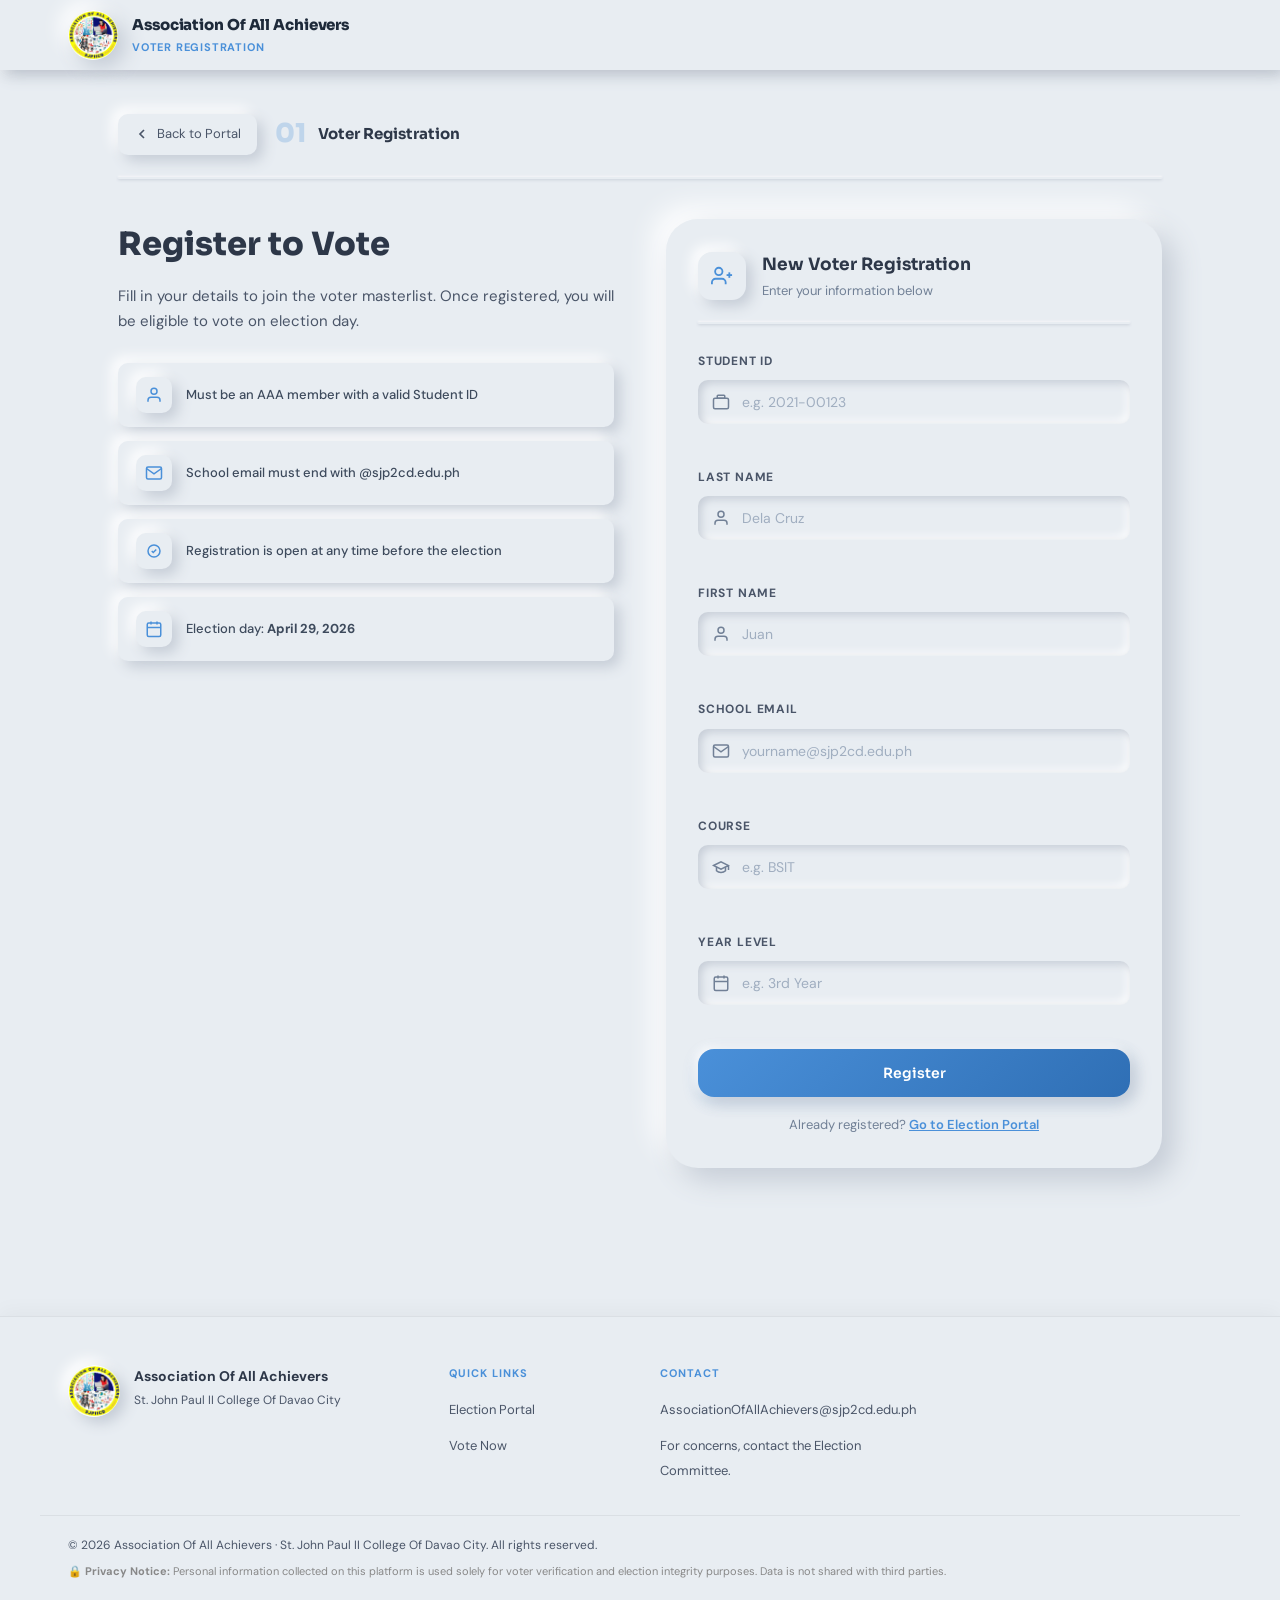
==== register.html @ 4bbf2968 "commit" ====
<!DOCTYPE html>
<html lang="en">
<head>
  <meta charset="UTF-8" />
  <meta name="viewport" content="width=device-width, initial-scale=1.0" />
  <title>Voter Registration — AAA Election 2026</title>
  <link rel="icon" type="image/png" href="img/AAA.png" />
  <link rel="preconnect" href="https://fonts.googleapis.com" />
  <link rel="preconnect" href="https://fonts.gstatic.com" crossorigin />
  <link href="https://fonts.googleapis.com/css2?family=Sora:wght@300;400;500;600;700;800&family=DM+Sans:ital,opsz,wght@0,9..40,300;0,9..40,400;0,9..40,500;1,9..40,300&display=swap" rel="stylesheet" />
  <link rel="stylesheet" href="css/style.css" />
</head>
<body>

  <!-- HEADER -->
  <header class="site-header">
    <div class="header-inner">
      <a class="logo" href="index.html" title="Back to Election Portal" style="text-decoration:none;">
        <div class="logo-badge">
          <img src="img/AAA.png" alt="AAA Logo" class="logo-img" />
        </div>
        <div class="logo-text">
          <span class="org-name">Association Of All Achievers</span>
          <span class="election-label">Voter Registration</span>
        </div>
      </a>
    </div>
  </header>

  <main id="app">
    <section class="step active">
      <div class="container">
        <div class="step-header">
          <a class="back-btn" href="index.html" style="text-decoration:none;">
            <svg viewBox="0 0 24 24" fill="none" stroke="currentColor" stroke-width="2.5"><polyline points="15 18 9 12 15 6"/></svg>
            Back to Portal
          </a>
          <div class="step-indicator">
            <span class="si-num">01</span>
            <span class="si-label">Voter Registration</span>
          </div>
        </div>

        <div class="verify-layout">
          <!-- Left info panel -->
          <div class="verify-info">
            <h2 class="section-title">Register to Vote</h2>
            <p class="section-desc">Fill in your details to join the voter masterlist. Once registered, you will be eligible to vote on election day.</p>
            <div class="info-rules">
              <div class="rule-item">
                <div class="rule-icon">
                  <svg viewBox="0 0 24 24" fill="none" stroke="currentColor" stroke-width="2"><path d="M20 21v-2a4 4 0 0 0-4-4H8a4 4 0 0 0-4 4v2"/><circle cx="12" cy="7" r="4"/></svg>
                </div>
                <p>Must be an AAA member with a valid Student ID</p>
              </div>
              <div class="rule-item">
                <div class="rule-icon">
                  <svg viewBox="0 0 24 24" fill="none" stroke="currentColor" stroke-width="2"><path d="M4 4h16c1.1 0 2 .9 2 2v12c0 1.1-.9 2-2 2H4c-1.1 0-2-.9-2-2V6c0-1.1.9-2 2-2z"/><polyline points="22,6 12,13 2,6"/></svg>
                </div>
                <p>School email must end with @sjp2cd.edu.ph</p>
              </div>
              <div class="rule-item">
                <div class="rule-icon">
                  <svg viewBox="0 0 24 24" fill="none" stroke="currentColor" stroke-width="2"><path d="M9 12l2 2 4-4"/><path d="M20 12c0 4.418-3.582 8-8 8S4 16.418 4 12 7.582 4 12 4s8 3.582 8 8z"/></svg>
                </div>
                <p>Registration is open at any time before the election</p>
              </div>
              <div class="rule-item">
                <div class="rule-icon">
                  <svg viewBox="0 0 24 24" fill="none" stroke="currentColor" stroke-width="2"><rect x="3" y="4" width="18" height="18" rx="2"/><line x1="16" y1="2" x2="16" y2="6"/><line x1="8" y1="2" x2="8" y2="6"/><line x1="3" y1="10" x2="21" y2="10"/></svg>
                </div>
                <p>Election day: <strong>April 29, 2026</strong></p>
              </div>
            </div>
          </div>

          <!-- Right form card -->
          <div class="verify-form-card">
            <div class="form-card-header">
              <div class="form-card-icon">
                <svg viewBox="0 0 24 24" fill="none" stroke="currentColor" stroke-width="2"><path d="M16 21v-2a4 4 0 0 0-4-4H5a4 4 0 0 0-4 4v2"/><circle cx="8.5" cy="7" r="4"/><line x1="20" y1="8" x2="20" y2="14"/><line x1="23" y1="11" x2="17" y2="11"/></svg>
              </div>
              <div><h3>New Voter Registration</h3><p>Enter your information below</p></div>
            </div>

            <div class="form-group">
              <label for="regStudentId">Student ID</label>
              <div class="input-wrapper">
                <svg class="input-icon" viewBox="0 0 24 24" fill="none" stroke="currentColor" stroke-width="2"><rect x="2" y="7" width="20" height="14" rx="2"/><path d="M16 3H8a1 1 0 0 0-1 1v3h10V4a1 1 0 0 0-1-1z"/></svg>
                <input type="text" id="regStudentId" placeholder="e.g. 2021-00123" autocomplete="off" />
              </div>
              <span class="field-error" id="regStudentIdError"></span>
            </div>

            <div class="form-group">
              <label for="regLastName">Last Name</label>
              <div class="input-wrapper">
                <svg class="input-icon" viewBox="0 0 24 24" fill="none" stroke="currentColor" stroke-width="2"><path d="M20 21v-2a4 4 0 0 0-4-4H8a4 4 0 0 0-4 4v2"/><circle cx="12" cy="7" r="4"/></svg>
                <input type="text" id="regLastName" placeholder="Dela Cruz" autocomplete="off" />
              </div>
              <span class="field-error" id="regLastNameError"></span>
            </div>

            <div class="form-group">
              <label for="regFirstName">First Name</label>
              <div class="input-wrapper">
                <svg class="input-icon" viewBox="0 0 24 24" fill="none" stroke="currentColor" stroke-width="2"><path d="M20 21v-2a4 4 0 0 0-4-4H8a4 4 0 0 0-4 4v2"/><circle cx="12" cy="7" r="4"/></svg>
                <input type="text" id="regFirstName" placeholder="Juan" autocomplete="off" />
              </div>
              <span class="field-error" id="regFirstNameError"></span>
            </div>

            <div class="form-group">
              <label for="regEmail">School Email</label>
              <div class="input-wrapper">
                <svg class="input-icon" viewBox="0 0 24 24" fill="none" stroke="currentColor" stroke-width="2"><path d="M4 4h16c1.1 0 2 .9 2 2v12c0 1.1-.9 2-2 2H4c-1.1 0-2-.9-2-2V6c0-1.1.9-2 2-2z"/><polyline points="22,6 12,13 2,6"/></svg>
                <input type="email" id="regEmail" placeholder="yourname@sjp2cd.edu.ph" autocomplete="off" />
              </div>
              <span class="field-error" id="regEmailError"></span>
            </div>

            <div class="form-group">
              <label for="regCourse">Course</label>
              <div class="input-wrapper">
                <svg class="input-icon" viewBox="0 0 24 24" fill="none" stroke="currentColor" stroke-width="2"><path d="M22 10v6M2 10l10-5 10 5-10 5z"/><path d="M6 12v5c3 3 9 3 12 0v-5"/></svg>
                <input type="text" id="regCourse" placeholder="e.g. BSIT" autocomplete="off" />
              </div>
              <span class="field-error" id="regCourseError"></span>
            </div>

            <div class="form-group">
              <label for="regYearLevel">Year Level</label>
              <div class="input-wrapper">
                <svg class="input-icon" viewBox="0 0 24 24" fill="none" stroke="currentColor" stroke-width="2"><rect x="3" y="4" width="18" height="18" rx="2"/><line x1="16" y1="2" x2="16" y2="6"/><line x1="8" y1="2" x2="8" y2="6"/><line x1="3" y1="10" x2="21" y2="10"/></svg>
                <input type="text" id="regYearLevel" placeholder="e.g. 3rd Year" autocomplete="off" />
              </div>
              <span class="field-error" id="regYearLevelError"></span>
            </div>

            <div class="form-message" id="regMessage"></div>

            <button class="btn-primary btn-full" id="regBtn" onclick="submitRegistration()">
              <span id="regBtnText">Register</span>
              <div class="btn-spinner hidden" id="regSpinner"></div>
            </button>

            <p style="text-align:center; margin-top:18px; font-size:13px; color:var(--text-muted);">
              Already registered? <a href="index.html" style="color:var(--primary); font-weight:600;">Go to Election Portal</a>
            </p>
          </div>
        </div>
      </div>
    </section>
  </main>

  <!-- FOOTER -->
  <footer class="site-footer">
    <div class="footer-inner">
      <div class="footer-brand">
        <div class="footer-logo">
          <img src="img/AAA.png" alt="AAA Logo" />
        </div>
        <div>
          <p class="footer-org">Association Of All Achievers</p>
          <p class="footer-school">St. John Paul II College Of Davao City</p>
        </div>
      </div>
      <div class="footer-col">
        <p class="footer-heading">Quick Links</p>
        <ul class="footer-links">
          <li><a href="index.html">Election Portal</a></li>
          <li><a href="index.html#stepVerify" onclick="sessionStorage.setItem('goto','stepVerify')">Vote Now</a></li>
        </ul>
      </div>
      <div class="footer-col">
        <p class="footer-heading">Contact</p>
        <ul class="footer-links">
          <li><a href="mailto:AssociationOfAllAchievers@sjp2cd.edu.ph">AssociationOfAllAchievers@sjp2cd.edu.ph</a></li>
          <li><span class="footer-text">For concerns, contact the Election Committee.</span></li>
        </ul>
      </div>
    </div>
    <div class="footer-bottom">
      <p>© 2026 Association Of All Achievers · St. John Paul II College Of Davao City. All rights reserved.</p>
      <p class="footer-privacy">
        🔒 <strong>Privacy Notice:</strong> Personal information collected on this platform is used solely for voter verification and election integrity purposes. Data is not shared with third parties.
      </p>
    </div>
  </footer>

  <script src="js/config.js"></script>
  <script>
    const ALLOWED_EMAIL_DOMAIN = CONFIG.ALLOWED_EMAIL_DOMAIN;

    function showFieldError(id, msg) {
      const el = document.getElementById(id);
      if (el) el.textContent = msg;
      const inputId = id.replace('Error', '');
      const input = document.getElementById(inputId);
      if (input) input.classList.add('error');
    }

    function clearErrors() {
      document.querySelectorAll('.field-error').forEach(el => el.textContent = '');
      document.querySelectorAll('input').forEach(el => el.classList.remove('error'));
    }

    function showFormMessage(id, msg, type) {
      const el = document.getElementById(id);
      if (!el) return;
      el.textContent = msg;
      el.className = `form-message ${type}`;
      el.style.display = 'block';
    }

    function submitRegistration() {
      clearErrors();

      const studentId = document.getElementById('regStudentId').value.trim();
      const lastName  = document.getElementById('regLastName').value.trim();
      const firstName = document.getElementById('regFirstName').value.trim();
      const email     = document.getElementById('regEmail').value.trim().toLowerCase();
      const course    = document.getElementById('regCourse').value.trim();
      const yearLevel = document.getElementById('regYearLevel').value.trim();

      let hasError = false;
      if (!studentId)  { showFieldError('regStudentIdError', 'Student ID is required.');  hasError = true; }
      if (!lastName)   { showFieldError('regLastNameError',  'Last name is required.');   hasError = true; }
      if (!firstName)  { showFieldError('regFirstNameError', 'First name is required.');  hasError = true; }
      if (!email) {
        showFieldError('regEmailError', 'Email is required.'); hasError = true;
      } else if (!email.endsWith(ALLOWED_EMAIL_DOMAIN)) {
        showFieldError('regEmailError', `Email must end with ${ALLOWED_EMAIL_DOMAIN}`); hasError = true;
      }
      if (!course)    { showFieldError('regCourseError',    'Course is required.');      hasError = true; }
      if (!yearLevel) { showFieldError('regYearLevelError', 'Year level is required.');  hasError = true; }
      if (hasError) return;

      setLoading(true);
      showFormMessage('regMessage', 'Submitting your registration...', 'info');

      const url = `${CONFIG.APPS_SCRIPT_URL}?action=registerVoter` +
        `&student_id=${encodeURIComponent(studentId)}` +
        `&last_name=${encodeURIComponent(lastName)}` +
        `&first_name=${encodeURIComponent(firstName)}` +
        `&email=${encodeURIComponent(email)}` +
        `&course=${encodeURIComponent(course)}` +
        `&year_level=${encodeURIComponent(yearLevel)}`;

      fetch(url)
        .then(r => r.json())
        .then(result => {
          if (result.success) {
            showFormMessage('regMessage', result.message, 'success');
            ['regStudentId','regLastName','regFirstName','regEmail','regCourse','regYearLevel']
              .forEach(id => { const el = document.getElementById(id); if (el) el.value = ''; });
          } else {
            showFormMessage('regMessage', result.message, 'error');
          }
        })
        .catch(() => showFormMessage('regMessage', 'Connection error. Please try again.', 'error'))
        .finally(() => setLoading(false));
    }

    function setLoading(isLoading) {
      const btn     = document.getElementById('regBtn');
      const text    = document.getElementById('regBtnText');
      const spinner = document.getElementById('regSpinner');
      btn.disabled = isLoading;
      text.textContent = isLoading ? 'Registering...' : 'Register';
      spinner.classList.toggle('hidden', !isLoading);
    }
  </script>
</body>
</html>
---- css/style.css ----
/* =============================================
   AAA ELECTION SYSTEM — NEUMORPHIC UI
   Soft, tactile, extruded design
   Font: Sora + DM Sans
============================================= */

:root {
  --bg: #e8edf2;
  --surface: #e8edf2;
  --shadow-light: #ffffff;
  --shadow-dark: #c5ccd6;
  --neu-flat: 6px 6px 14px var(--shadow-dark), -6px -6px 14px var(--shadow-light);
  --neu-pressed: inset 4px 4px 10px var(--shadow-dark), inset -4px -4px 10px var(--shadow-light);
  --neu-raised: 8px 8px 20px var(--shadow-dark), -8px -8px 20px var(--shadow-light);
  --neu-raised-lg: 12px 12px 28px var(--shadow-dark), -12px -12px 28px var(--shadow-light);
  --neu-inset: inset 3px 3px 8px var(--shadow-dark), inset -3px -3px 8px var(--shadow-light);
  --primary: #4a90d9;
  --primary-dark: #2f6fb5;
  --primary-glow: rgba(74, 144, 217, 0.25);
  --accent: #f0a500;
  --accent-glow: rgba(240, 165, 0, 0.2);
  --success: #27ae60;
  --success-glow: rgba(39, 174, 96, 0.2);
  --danger: #e74c3c;
  --danger-glow: rgba(231, 76, 60, 0.2);
  --text: #2d3748;
  --text-primary: #2d3748;
  --text-secondary: #4a5568;
  --text-muted: #718096;
  --text-light: #a0aec0;
  --radius: 16px;
  --radius-sm: 10px;
  --radius-lg: 24px;
  --radius-xl: 32px;
  --font: 'Sora', sans-serif;
  --font-head: 'Sora', sans-serif;
  --font-body: 'DM Sans', sans-serif;
  --transition: .25s cubic-bezier(.4, 0, .2, 1);
}

*, *::before, *::after { box-sizing: border-box; margin: 0; padding: 0; }
html { scroll-behavior: smooth; }
body { font-family: var(--font-body); background: var(--bg); color: var(--text); line-height: 1.6; min-height: 100vh; display: flex; flex-direction: column; }

/* ======= HEADER — stronger navbar presence ======= */
.site-header { background: var(--bg); box-shadow: 0 2px 16px rgba(0,0,0,.07), var(--neu-flat); position: sticky; top: 0; z-index: 100; }
.header-inner { max-width: 1200px; margin: 0 auto; padding: 0 28px; height: 70px; display: flex; align-items: center; justify-content: space-between; width: 100%; }
.logo { display: flex; align-items: center; gap: 14px; }
.logo-badge { width: 50px; height: 50px; border-radius: 50%; overflow: hidden; box-shadow: var(--neu-raised); display: flex; align-items: center; justify-content: center; flex-shrink: 0; }
.logo-img { width: 100%; height: 100%; object-fit: cover; border-radius: 50%; display: block; }
.logo-text { display: flex; flex-direction: column; gap: 2px; }
.org-name { font-family: var(--font-head); font-weight: 800; font-size: 15px; color: #1e2a3a; letter-spacing: -.1px; }
.election-label { font-size: 11px; color: var(--primary); font-weight: 700; letter-spacing: .8px; text-transform: uppercase; }
.header-status { font-size: 13px; color: var(--success); font-weight: 600; display: flex; align-items: center; gap: 6px; background: var(--bg); padding: 8px 16px; border-radius: 99px; box-shadow: var(--neu-flat); }

/* ======= LOGO AS HOME BUTTON ======= */
button.logo { background: none; border: none; cursor: pointer; padding: 6px 10px 6px 0; border-radius: var(--radius-sm); transition: var(--transition); }
button.logo:hover { opacity: .8; transform: scale(.97); }
button.logo:active { transform: scale(.94); }

/* ======= STEPS ======= */
#app { flex: 1; }
.step { display: none; animation: fadeUp .4s ease; }
.step.active { display: block; }
@keyframes fadeUp { from { opacity: 0; transform: translateY(20px); } to { opacity: 1; transform: translateY(0); } }

/* ======= CONTAINER ======= */
.container { max-width: 1100px; margin: 0 auto; padding: 44px 28px 88px; }

/* ======= LANDING HERO ======= */
.landing-hero { min-height: calc(100vh - 70px); display: flex; align-items: center; background: var(--bg); position: relative; overflow: hidden; }
.hero-content { max-width: 1200px; width: 100%; margin: 0 auto; padding: 80px 28px; display: grid; grid-template-columns: 1fr auto; gap: 80px; align-items: center; position: relative; z-index: 2; }
.hero-text { display: flex; flex-direction: column; align-items: flex-start; }

/* Election badge */
.election-badge { display: inline-flex; align-items: center; gap: 9px; background: var(--bg); box-shadow: var(--neu-flat); border-radius: 99px; padding: 8px 18px; font-size: 13px; font-weight: 600; color: var(--primary); font-family: var(--font-head); margin-bottom: 20px; width: fit-content; align-self: flex-start; }
.badge-dot { width: 8px; height: 8px; background: var(--success); border-radius: 50%; box-shadow: 0 0 0 3px var(--success-glow); animation: pulse 2s infinite; flex-shrink: 0; }
@keyframes pulse { 0%,100% { box-shadow: 0 0 0 3px var(--success-glow); } 50% { box-shadow: 0 0 0 6px rgba(39,174,96,.08); } }

/* point 1+3: tighter rhythm, stronger contrast */
.hero-title { font-family: var(--font-head); font-size: clamp(2.4rem, 5vw, 3.6rem); font-weight: 800; color: #1a2535; line-height: 1.1; margin-bottom: 16px; }
.title-accent { color: var(--primary); }
.hero-desc { font-size: 15.5px; color: #3d4a5c; max-width: 500px; margin-bottom: 24px; line-height: 1.8; }

/* point 1+5: consistent spacing, flush-left cards */
.election-meta { display: flex; flex-direction: column; gap: 10px; margin-bottom: 28px; }
.meta-item { display: flex; align-items: center; gap: 12px; font-size: 14px; color: #3d4a5c; background: var(--bg); padding: 11px 18px; border-radius: var(--radius-sm); box-shadow: 5px 5px 12px var(--shadow-dark), -5px -5px 12px var(--shadow-light); width: 100%; max-width: 360px; }
.meta-item svg { width: 17px; height: 17px; color: var(--primary); flex-shrink: 0; }
.meta-item strong { color: #1a2535; font-weight: 700; }
.hero-actions { display: flex; align-items: center; gap: 16px; flex-wrap: wrap; }

/* ======= HERO VISUAL — point 2: smaller logo ======= */
.hero-visual {
  flex-shrink: 0;
  position: relative;
  z-index: 1;
  display: flex;
  justify-content: center;
}

.vote-illustration {
  position: relative;
  width: 420px;
  height: 420px;
}

.vi-logo-wrap {
  position: absolute;
  top: 50%;
  left: 50%;
  transform: translate(-50%, -50%);
  width: 420px;
  height: 420px;
  border-radius: 50%;
  overflow: hidden;
  box-shadow:
    16px 16px 40px var(--shadow-dark),
    -16px -16px 40px var(--shadow-light),
    0 0 0 6px var(--bg);
  animation: floatLogo 5s ease-in-out infinite;
}
@keyframes floatLogo { 0%,100% { transform: translate(-50%,-50%) translateY(0); } 50% { transform: translate(-50%,-50%) translateY(-14px); } }
.vi-logo-img { width: 100%; height: 100%; object-fit: cover; border-radius: 50%; }

/* ======= HERO BACKGROUND — point 6: subtle circles ======= */
.hero-bg-pattern {
  position: absolute; inset: 0;
  pointer-events: none;
  overflow: hidden;
  background:
    radial-gradient(ellipse 80% 60% at 0% 100%, rgba(74,144,217,.09) 0%, transparent 60%),
    radial-gradient(ellipse 60% 50% at 100% 0%, rgba(74,144,217,.07) 0%, transparent 55%),
    radial-gradient(ellipse 50% 40% at 50% 50%, rgba(240,165,0,.04) 0%, transparent 70%);
  animation: meshShift 10s ease-in-out infinite alternate;
}
@keyframes meshShift {
  0%   { opacity: .8; transform: scale(1); }
  50%  { opacity: 1;  transform: scale(1.03); }
  100% { opacity: .9; transform: scale(1.01); }
}
.hero-bg-pattern::before {
  content: '';
  position: absolute;
  width: 520px; height: 520px;
  border-radius: 50%;
  border: 1px solid rgba(74,144,217,.08);
  top: -120px; left: -100px;
  box-shadow: inset 0 0 40px rgba(74,144,217,.02);
  animation: spinRing 30s linear infinite;
}
.hero-bg-pattern::after {
  content: '';
  position: absolute;
  width: 360px; height: 360px;
  border-radius: 50%;
  border: 1px solid rgba(74,144,217,.06);
  bottom: -80px; right: 5%;
  animation: spinRing 22s linear infinite reverse;
}
@keyframes spinRing {
  from { transform: rotate(0deg) scale(1); }
  50%  { transform: rotate(180deg) scale(1.06); }
  to   { transform: rotate(360deg) scale(1); }
}
.landing-hero::before {
  content: '';
  position: absolute;
  bottom: 0; left: 0; right: 0;
  height: 120px;
  pointer-events: none;
  background:
    url("data:image/svg+xml,%3Csvg xmlns='http://www.w3.org/2000/svg' viewBox='0 0 1440 120'%3E%3Cpath fill='rgba(74,144,217,0.06)' d='M0,60 C240,110 480,10 720,60 C960,110 1200,10 1440,60 L1440,120 L0,120 Z'/%3E%3C/svg%3E") center bottom / cover no-repeat,
    url("data:image/svg+xml,%3Csvg xmlns='http://www.w3.org/2000/svg' viewBox='0 0 1440 120'%3E%3Cpath fill='rgba(74,144,217,0.04)' d='M0,80 C360,20 720,100 1080,40 C1260,10 1380,70 1440,80 L1440,120 L0,120 Z'/%3E%3C/svg%3E") center bottom / cover no-repeat;
  animation: waveShift 8s ease-in-out infinite alternate;
  z-index: 0;
}
@keyframes waveShift { 0% { transform: translateX(0); } 100% { transform: translateX(-30px); } }
.landing-hero::after {
  content: '';
  position: absolute;
  top: 8%; right: 8%;
  width: 180px; height: 180px;
  border-radius: 50%;
  border: 1px dashed rgba(74,144,217,.08);
  animation: spinRing 18s linear infinite reverse;
  pointer-events: none;
  z-index: 0;
}

/* ======= BUTTONS ======= */
.btn-primary { display: inline-flex; align-items: center; gap: 8px; background: linear-gradient(135deg, var(--primary), var(--primary-dark)); color: #fff; border: none; border-radius: var(--radius); padding: 13px 26px; font-size: 14px; font-weight: 600; font-family: var(--font-head); cursor: pointer; transition: var(--transition); box-shadow: 6px 6px 16px var(--shadow-dark), -3px -3px 10px var(--shadow-light), 0 4px 15px var(--primary-glow); text-decoration: none; }
.btn-primary:hover { transform: translateY(-2px); box-shadow: 8px 8px 20px var(--shadow-dark), -4px -4px 12px var(--shadow-light), 0 8px 24px var(--primary-glow); }
.btn-primary:active { transform: translateY(0); box-shadow: var(--neu-pressed); }
.btn-primary:disabled { opacity: .5; cursor: not-allowed; transform: none; }
.btn-primary.btn-large { padding: 15px 34px; font-size: 15px; border-radius: var(--radius-lg); letter-spacing: .1px; }
.btn-primary.btn-full { width: 100%; justify-content: center; padding: 15px; }
.btn-primary svg { width: 18px; height: 18px; }

/* point 4: stronger secondary CTA */
.btn-ghost { display: inline-flex; align-items: center; gap: 8px; background: var(--bg); color: var(--primary); border: none; border-radius: var(--radius); padding: 13px 28px; font-size: 14px; font-weight: 600; font-family: var(--font-head); cursor: pointer; transition: var(--transition); box-shadow: var(--neu-raised), inset 0 0 0 1.5px rgba(74,144,217,.2); }
.btn-ghost:hover { color: var(--primary-dark); box-shadow: var(--neu-raised-lg), inset 0 0 0 1.5px rgba(74,144,217,.35); transform: translateY(-2px); }
.btn-ghost:active { box-shadow: var(--neu-pressed); transform: translateY(0); }
.btn-outline { display: inline-flex; align-items: center; gap: 8px; background: var(--bg); color: var(--primary); border: none; border-radius: var(--radius-lg); padding: 14px 30px; font-size: 15px; font-weight: 600; font-family: var(--font-head); cursor: pointer; transition: var(--transition); box-shadow: var(--neu-raised); }
.btn-outline:hover { box-shadow: var(--neu-raised-lg); transform: translateY(-2px); }
.btn-outline:active { box-shadow: var(--neu-pressed); transform: translateY(0); }

/* ======= STEP HEADER ======= */
.step-header { display: flex; align-items: center; gap: 18px; margin-bottom: 40px; padding-bottom: 24px; position: relative; }
.step-header::after { content: ''; position: absolute; bottom: 0; left: 0; right: 0; height: 2px; background: var(--bg); box-shadow: 0 1px 3px var(--shadow-dark), 0 -1px 2px var(--shadow-light); border-radius: 2px; }
.back-btn { display: flex; align-items: center; gap: 7px; background: var(--bg); border: none; border-radius: var(--radius-sm); padding: 10px 16px; font-size: 13px; color: var(--text-secondary); font-family: var(--font-body); cursor: pointer; transition: var(--transition); box-shadow: var(--neu-flat); }
.back-btn:hover { color: var(--primary); box-shadow: var(--neu-raised); }
.back-btn:active { box-shadow: var(--neu-pressed); }
.back-btn svg { width: 16px; height: 16px; }
.step-indicator { display: flex; align-items: center; gap: 12px; }
.si-num { font-family: var(--font-head); font-size: 26px; font-weight: 800; color: var(--primary); opacity: .25; line-height: 1; }
.si-label { font-family: var(--font-head); font-size: 15px; font-weight: 700; color: var(--text); }

/* ======= SECTION TITLES ======= */
.section-title { font-family: var(--font-head); font-size: clamp(1.5rem, 3vw, 2rem); font-weight: 800; color: var(--text); margin-bottom: 10px; }
.section-desc { font-size: 15px; color: var(--text-secondary); line-height: 1.7; max-width: 600px; }

/* ======= VERIFY ======= */
.verify-layout { display: grid; grid-template-columns: 1fr 1fr; gap: 52px; align-items: start; }
.verify-info .section-title { margin-bottom: 14px; }
.info-rules { margin-top: 28px; display: flex; flex-direction: column; gap: 14px; }
.rule-item { display: flex; align-items: center; gap: 14px; background: var(--bg); border-radius: var(--radius-sm); padding: 14px 18px; box-shadow: var(--neu-flat); transition: var(--transition); }
.rule-item:hover { box-shadow: var(--neu-raised); }
/* uniform blue SVG icons */
.rule-icon { width: 36px; height: 36px; border-radius: 10px; background: var(--bg); box-shadow: var(--neu-flat); display: flex; align-items: center; justify-content: center; flex-shrink: 0; }
.rule-icon svg { width: 18px; height: 18px; stroke: var(--primary); }
.rule-item p { font-size: 13px; color: #3d4a5c; font-weight: 500; }
.verify-form-card { background: var(--bg); border-radius: var(--radius-xl); padding: 32px; box-shadow: var(--neu-raised-lg); }
.form-card-header { display: flex; align-items: center; gap: 16px; margin-bottom: 28px; padding-bottom: 22px; position: relative; }
.form-card-header::after { content: ''; position: absolute; bottom: 0; left: 0; right: 0; height: 2px; box-shadow: 0 1px 3px var(--shadow-dark), 0 -1px 2px var(--shadow-light); border-radius: 2px; background: var(--bg); }
.form-card-icon { width: 48px; height: 48px; background: var(--bg); border-radius: 14px; box-shadow: var(--neu-flat); display: flex; align-items: center; justify-content: center; flex-shrink: 0; }
.form-card-icon svg { width: 22px; height: 22px; color: var(--primary); }
.form-card-header h3 { font-family: var(--font-head); font-size: 17px; font-weight: 700; margin-bottom: 3px; }
.form-card-header p { font-size: 13px; color: var(--text-muted); }
.form-group { margin-bottom: 22px; }
.form-group label { display: block; font-size: 12px; font-weight: 700; color: var(--text-secondary); margin-bottom: 9px; text-transform: uppercase; letter-spacing: .8px; }
.input-wrapper { position: relative; }
.input-icon { position: absolute; left: 14px; top: 50%; transform: translateY(-50%); width: 18px; height: 18px; color: var(--text-muted); pointer-events: none; }
.form-group input { width: 100%; padding: 13px 16px 13px 44px; background: var(--bg); border: none; border-radius: var(--radius-sm); font-family: var(--font-body); font-size: 14px; color: var(--text); box-shadow: var(--neu-inset); outline: none; transition: var(--transition); }
.form-group input:focus { box-shadow: inset 3px 3px 8px var(--shadow-dark), inset -3px -3px 8px var(--shadow-light), 0 0 0 3px var(--primary-glow); }
.form-group input::placeholder { color: var(--text-light); }
.form-group input.error { box-shadow: var(--neu-inset), 0 0 0 2px var(--danger-glow); }
.field-error { display: block; font-size: 12px; color: var(--danger); margin-top: 6px; min-height: 16px; }
.form-message { margin-bottom: 20px; border-radius: var(--radius-sm); padding: 13px 16px; font-size: 13px; display: none; }
.form-message.error { display: block; color: var(--danger); background: var(--bg); box-shadow: var(--neu-flat), 0 0 0 2px var(--danger-glow); }
.form-message.success { display: block; color: var(--success); background: var(--bg); box-shadow: var(--neu-flat), 0 0 0 2px var(--success-glow); }
.form-message.info { display: block; color: var(--primary); background: var(--bg); box-shadow: var(--neu-flat), 0 0 0 2px var(--primary-glow); }

/* ======= SPINNER ======= */
.btn-spinner { width: 16px; height: 16px; border: 2px solid rgba(255,255,255,.35); border-top-color: #fff; border-radius: 50%; animation: spin .7s linear infinite; }
.spinner { width: 40px; height: 40px; border: 3px solid var(--shadow-dark); border-top-color: var(--primary); border-radius: 50%; animation: spin .7s linear infinite; margin: 0 auto 18px; }
@keyframes spin { to { transform: rotate(360deg); } }
.hidden { display: none !important; }
.loading-state { text-align: center; padding: 70px 20px; color: var(--text-muted); font-size: 14px; }

/* ======= CANDIDATES ======= */
.candidates-header { margin-bottom: 36px; }
.position-group { margin-bottom: 52px; }
.position-label { font-family: var(--font-head); font-size: 15px; font-weight: 800; text-transform: uppercase; letter-spacing: 2px; color: var(--text-primary); margin-bottom: 16px; padding-bottom: 10px; border-bottom: 2px solid var(--primary); display: inline-block; }
.candidate-cards { display: grid; grid-template-columns: repeat(auto-fill, minmax(220px, 1fr)); gap: 24px; }
.candidate-card { background: var(--bg); border-radius: var(--radius-lg); overflow: hidden; box-shadow: var(--neu-raised); transition: var(--transition); cursor: pointer; }
.candidate-card:hover { transform: translateY(-6px); box-shadow: var(--neu-raised-lg); }
.candidate-card:active { box-shadow: var(--neu-flat); transform: translateY(0); }
.candidate-photo-wrap { aspect-ratio: 1; overflow: hidden; background: var(--bg); position: relative; }
.candidate-photo-wrap img { width: 100%; height: 100%; object-fit: cover; transition: transform .5s ease; }
.candidate-card:hover .candidate-photo-wrap img { transform: scale(1.06); }
.candidate-photo-placeholder { width: 100%; height: 100%; background: var(--bg); box-shadow: var(--neu-inset); display: flex; align-items: center; justify-content: center; font-family: var(--font-head); font-size: 38px; font-weight: 800; color: var(--primary); }
.candidate-info { padding: 18px; }
.candidate-name { font-family: var(--font-head); font-size: 15px; font-weight: 700; margin-bottom: 6px; }
.candidate-position-badge { display: inline-block; background: var(--bg); box-shadow: var(--neu-flat); color: var(--primary); font-size: 12px; font-weight: 700; padding: 6px 16px; border-radius: 99px; text-transform: uppercase; letter-spacing: .8px; margin-bottom: 8px; }
.candidate-meta { font-size: 12px; color: var(--text-muted); margin-bottom: 8px; }
.candidate-platform-preview { font-size: 12px; color: var(--text-secondary); line-height: 1.6; display: -webkit-box; -webkit-line-clamp: 2; -webkit-box-orient: vertical; overflow: hidden; }
.candidates-footer { margin-top: 44px; text-align: center; }

/* ======= PARTY FILTER BUTTONS ======= */
.party-filters { display: flex; flex-wrap: wrap; gap: 10px; margin-bottom: 32px; }
.party-filter-btn { padding: 8px 20px; border-radius: 30px; border: none; background: var(--bg); color: var(--text-secondary); font-family: var(--font); font-size: 13px; font-weight: 500; cursor: pointer; box-shadow: var(--neu-flat); transition: var(--transition); }
.party-filter-btn:hover { box-shadow: var(--neu-raised); color: var(--primary); }
.party-filter-btn.active { box-shadow: var(--neu-pressed); color: var(--primary); font-weight: 600; }

/* ======= PARTY BADGE ======= */
.party-badge { display: inline-flex; align-items: center; gap: 4px; margin: 4px 0 6px; padding: 4px 10px; border-radius: 20px; font-size: 11px; font-weight: 600; letter-spacing: .3px; background: color-mix(in srgb, var(--party-color, #4a90d9) 12%, var(--bg)); color: var(--party-color, #4a90d9); box-shadow: 2px 2px 5px var(--shadow-dark), -2px -2px 5px var(--shadow-light); }
.party-badge.party-independent { --party-color: #888; background: color-mix(in srgb, #888 10%, var(--bg)); color: #777; }

/* ======= BALLOT ======= */
.ballot-header { margin-bottom: 36px; }
.voter-badge { display: inline-flex; align-items: center; gap: 9px; background: var(--bg); box-shadow: var(--neu-flat), 0 0 0 2px var(--success-glow); color: var(--success); border-radius: 99px; padding: 8px 18px; font-size: 13px; font-weight: 600; margin-top: 18px; }
.voter-badge svg { width: 15px; height: 15px; }
.ballot-wrapper { margin-bottom: 36px; }
.ballot-position-group { margin-bottom: 36px; }
.ballot-position-header { background: var(--bg); border-radius: var(--radius-lg) var(--radius-lg) 0 0; padding: 18px 22px; box-shadow: 6px 0px 14px var(--shadow-dark), -6px 0px 14px var(--shadow-light), 0 -6px 14px var(--shadow-dark); position: relative; z-index: 1; }
.ballot-position-header::before { content: ''; position: absolute; left: 0; top: 0; bottom: 0; width: 4px; background: linear-gradient(to bottom, var(--primary), var(--primary-dark)); border-radius: var(--radius-lg) 0 0 0; }
.ballot-position-header h3 { font-family: var(--font-head); font-size: 15px; font-weight: 700; color: var(--text); margin-bottom: 3px; }
.ballot-position-header p { font-size: 12px; color: var(--text-muted); }
.ballot-candidates { background: var(--bg); border-radius: 0 0 var(--radius-lg) var(--radius-lg); overflow: hidden; box-shadow: 6px 8px 18px var(--shadow-dark), -6px 8px 18px var(--shadow-light); }
.ballot-option { display: flex; align-items: center; gap: 16px; padding: 16px 22px; cursor: pointer; transition: var(--transition); position: relative; border-bottom: 1px solid rgba(0,0,0,.04); }
.ballot-option:last-child { border-bottom: none; }
.ballot-option:hover { background: rgba(74,144,217,.04); }
.ballot-option.selected { background: rgba(74,144,217,.06); }
.ballot-option.selected::before { content: ''; position: absolute; left: 0; top: 0; bottom: 0; width: 3px; background: linear-gradient(to bottom, var(--primary), var(--primary-dark)); }
.ballot-radio { width: 22px; height: 22px; border-radius: 50%; flex-shrink: 0; background: var(--bg); box-shadow: var(--neu-inset); display: flex; align-items: center; justify-content: center; transition: var(--transition); }
.ballot-option.selected .ballot-radio { box-shadow: inset 3px 3px 7px var(--shadow-dark), inset -3px -3px 7px var(--shadow-light), 0 0 0 2px var(--primary); background: var(--primary); }
.ballot-option.selected .ballot-radio::after { content: ''; width: 8px; height: 8px; background: #fff; border-radius: 50%; }
.ballot-cand-photo { width: 46px; height: 46px; border-radius: 50%; overflow: hidden; background: var(--bg); flex-shrink: 0; box-shadow: var(--neu-flat); }
.ballot-cand-photo img { width: 100%; height: 100%; object-fit: cover; }
.ballot-cand-initials { width: 100%; height: 100%; display: flex; align-items: center; justify-content: center; font-family: var(--font-head); font-size: 15px; font-weight: 700; color: var(--primary); }
.ballot-cand-info { flex: 1; }
.ballot-cand-name { font-family: var(--font-head); font-size: 14px; font-weight: 700; margin-bottom: 3px; }
.ballot-cand-meta { font-size: 12px; color: var(--text-muted); }

/* ======= PROGRESS ======= */
.ballot-progress { background: var(--bg); border-radius: var(--radius); padding: 20px 24px; box-shadow: var(--neu-flat); margin-bottom: 32px; }
.progress-label { display: flex; justify-content: space-between; font-size: 13px; font-weight: 600; margin-bottom: 12px; color: var(--text-secondary); }
.progress-bar { height: 8px; background: var(--bg); border-radius: 4px; box-shadow: var(--neu-inset); overflow: hidden; }
.progress-fill { height: 100%; background: linear-gradient(90deg, var(--primary), var(--primary-dark)); border-radius: 4px; transition: width .5s cubic-bezier(.4,0,.2,1); box-shadow: 0 2px 8px var(--primary-glow); }
.ballot-actions { text-align: center; }

/* ======= REVIEW ======= */
.review-wrapper { margin-bottom: 28px; }
.review-item { display: flex; align-items: center; gap: 18px; background: var(--bg); border-radius: var(--radius); padding: 18px 22px; margin-bottom: 14px; box-shadow: var(--neu-flat); transition: var(--transition); }
.review-item:hover { box-shadow: var(--neu-raised); }
.review-position { min-width: 180px; }
.review-position-label { font-size: 10px; color: var(--text-muted); font-weight: 700; text-transform: uppercase; letter-spacing: 1px; margin-bottom: 4px; }
.review-position-name { font-family: var(--font-head); font-size: 13px; font-weight: 700; color: var(--primary); }
.review-arrow { color: var(--text-muted); }
.review-arrow svg { width: 18px; height: 18px; }
.review-candidate { display: flex; align-items: center; gap: 13px; flex: 1; }
.review-photo { width: 42px; height: 42px; border-radius: 50%; overflow: hidden; background: var(--bg); flex-shrink: 0; box-shadow: var(--neu-flat); }
.review-photo img { width: 100%; height: 100%; object-fit: cover; }
.review-photo-init { width: 100%; height: 100%; display: flex; align-items: center; justify-content: center; font-family: var(--font-head); font-size: 13px; font-weight: 700; color: var(--primary); }
.review-name { font-family: var(--font-head); font-size: 14px; font-weight: 700; }
.review-meta { font-size: 12px; color: var(--text-muted); }
.review-warning { display: flex; align-items: flex-start; gap: 12px; background: var(--bg); border-radius: var(--radius-sm); padding: 16px 18px; font-size: 13px; color: var(--text-secondary); margin-bottom: 28px; box-shadow: var(--neu-flat), 0 0 0 2px var(--accent-glow); }
.review-warning svg { width: 18px; height: 18px; color: var(--accent); flex-shrink: 0; margin-top: 1px; }
.review-actions { display: flex; align-items: center; justify-content: center; gap: 18px; }

/* ======= SUCCESS ======= */
.success-wrapper { max-width: 560px; margin: 0 auto; text-align: center; padding: 70px 20px; }
.success-animation { position: relative; width: 110px; height: 110px; margin: 0 auto 32px; }
.success-ring { width: 110px; height: 110px; border-radius: 50%; background: var(--bg); box-shadow: var(--neu-raised-lg); position: absolute; inset: 0; animation: expandRing .6s ease forwards; }
@keyframes expandRing { from { transform: scale(.4); opacity: 0; } to { transform: scale(1); opacity: 1; } }
.success-check { position: absolute; inset: 10px; background: linear-gradient(135deg, var(--success), #2ecc71); border-radius: 50%; display: flex; align-items: center; justify-content: center; box-shadow: 0 6px 20px var(--success-glow); animation: popIn .4s .3s cubic-bezier(.34,1.56,.64,1) both; }
@keyframes popIn { from { transform: scale(0); } to { transform: scale(1); } }
.success-check svg { width: 42px; height: 42px; color: #fff; }
.success-title { font-family: var(--font-head); font-size: 2.2rem; font-weight: 800; color: var(--text); margin-bottom: 14px; }
.success-desc { font-size: 15px; color: var(--text-secondary); margin-bottom: 32px; line-height: 1.75; }
.ref-card { background: var(--bg); border-radius: var(--radius-xl); padding: 28px; margin-bottom: 32px; box-shadow: var(--neu-raised-lg); position: relative; overflow: hidden; }
.ref-card::before { content: ''; position: absolute; top: 0; left: 0; right: 0; height: 4px; background: linear-gradient(90deg, var(--primary), var(--primary-dark)); }
.ref-label { font-size: 11px; text-transform: uppercase; letter-spacing: 2px; color: var(--text-muted); margin-bottom: 10px; font-weight: 700; }
.ref-num { font-family: var(--font-head); font-size: 1.6rem; font-weight: 800; letter-spacing: 4px; color: var(--primary); margin-bottom: 10px; }
.ref-hint { font-size: 12px; color: var(--text-muted); }
.success-summary { margin-bottom: 32px; text-align: left; }
.success-footer { font-size: 13px; color: var(--text-muted); }

/* ======= MODAL ======= */
.modal-overlay { position: fixed; inset: 0; background: rgba(200,210,220,.6); backdrop-filter: blur(8px); display: flex; align-items: center; justify-content: center; z-index: 999; padding: 20px; opacity: 0; pointer-events: none; transition: opacity .2s ease; }
.modal-overlay.open { opacity: 1; pointer-events: all; }
.modal-card { background: var(--bg); border-radius: var(--radius-xl); max-width: 480px; width: 100%; box-shadow: var(--neu-raised-lg); position: relative; transform: scale(.88) translateY(20px); transition: transform .35s cubic-bezier(.34,1.56,.64,1); max-height: 90vh; overflow-y: auto; scrollbar-width: none; -ms-overflow-style: none; }
.modal-card::-webkit-scrollbar { display: none; }
.modal-overlay.open .modal-card { transform: scale(1) translateY(0); }
.modal-close { position: absolute; top: 14px; right: 14px; width: 32px; height: 32px; background: var(--bg); border: none; border-radius: 50%; cursor: pointer; display: flex; align-items: center; justify-content: center; box-shadow: 3px 3px 7px var(--shadow-dark), -2px -2px 5px rgba(255,255,255,.5); transition: var(--transition); z-index: 10; }
.modal-close:hover { box-shadow: 4px 4px 9px var(--shadow-dark), -3px -3px 7px rgba(255,255,255,.55); }
.modal-close:active { box-shadow: var(--neu-pressed); }
.modal-close svg { width: 16px; height: 16px; color: var(--text-secondary); }
.modal-photo { width: 100%; aspect-ratio: 1; object-fit: cover; border-radius: var(--radius-xl) var(--radius-xl) 0 0; }
.modal-photo-placeholder { width: 100%; aspect-ratio: 1; background: var(--bg); box-shadow: var(--neu-inset); border-radius: var(--radius-xl) var(--radius-xl) 0 0; display: flex; align-items: center; justify-content: center; font-family: var(--font-head); font-size: 64px; font-weight: 800; color: var(--primary); }
.modal-body { padding: 26px; }
.modal-position-badge { background: var(--bg); box-shadow: var(--neu-flat); color: var(--primary); font-size: 13px; font-weight: 700; padding: 7px 18px; border-radius: 99px; text-transform: uppercase; letter-spacing: 1.5px; display: inline-block; margin-bottom: 16px; }
.modal-name { font-family: var(--font-head); font-size: 1.5rem; font-weight: 800; margin-bottom: 5px; }
.modal-course { font-size: 13px; color: var(--text-muted); margin-bottom: 22px; }
.modal-section-label { font-size: 11px; font-weight: 700; text-transform: uppercase; letter-spacing: 2px; color: var(--primary); margin-bottom: 10px; }
.modal-platform { font-size: 14px; color: var(--text-secondary); line-height: 1.85; }

/* ======= BACK TO TOP ======= */
.back-to-top { position: fixed; bottom: 28px; right: 28px; width: 46px; height: 46px; border-radius: 50%; background: #4a90d9; border: none; cursor: pointer; display: flex; align-items: center; justify-content: center; box-shadow: 6px 6px 16px var(--shadow-dark), -6px -6px 16px var(--shadow-light), 0 4px 15px var(--primary-glow); transition: var(--transition); z-index: 200; opacity: 0; pointer-events: none; transform: translateY(12px); }
.back-to-top.visible { opacity: 1; pointer-events: all; transform: translateY(0); }
.back-to-top:hover { box-shadow: 8px 8px 20px var(--shadow-dark), -8px -8px 20px var(--shadow-light), 0 8px 22px var(--primary-glow); transform: translateY(-3px); }
.back-to-top:active { box-shadow: inset 4px 4px 10px var(--shadow-dark), inset -4px -4px 10px var(--shadow-light); transform: translateY(0); }
.back-to-top svg { width: 20px; height: 20px; color: #ffffff; }

/* ======= FOOTER ======= */
.site-footer { background: var(--bg); border-top: 1px solid rgba(0,0,0,.06); box-shadow: 0 -4px 20px rgba(0,0,0,.04); margin-top: 60px; }
.footer-inner { max-width: 1200px; margin: 0 auto; padding: 48px 28px 32px; display: grid; grid-template-columns: 2fr 1fr 1fr 1.5fr; gap: 40px; }
.footer-brand { display: flex; align-items: flex-start; gap: 14px; }
.footer-logo img { width: 52px; height: 52px; border-radius: 50%; box-shadow: var(--neu-flat); object-fit: cover; }
.footer-org { font-size: 14px; font-weight: 700; color: var(--text-primary); margin-bottom: 4px; }
.footer-school { font-size: 12px; color: var(--text-secondary); }
.footer-heading { font-size: 11px; font-weight: 700; letter-spacing: 1px; text-transform: uppercase; color: var(--primary); margin-bottom: 14px; }
.footer-links { list-style: none; padding: 0; margin: 0; display: flex; flex-direction: column; gap: 10px; }
.footer-links a { font-size: 13px; color: var(--text-secondary); text-decoration: none; transition: color .2s; }
.footer-links a:hover { color: var(--primary); }
.footer-text { font-size: 13px; color: var(--text-secondary); }
.footer-bottom { border-top: 1px solid rgba(0,0,0,.06); padding: 20px 28px; max-width: 1200px; margin: 0 auto; display: flex; flex-direction: column; gap: 8px; }
.footer-bottom p { font-size: 12px; color: var(--text-secondary); margin: 0; }
.footer-privacy { font-size: 11px !important; color: #888 !important; line-height: 1.6; }
.footer-icon-item { display: inline-flex; align-items: center; gap: 7px; }
.footer-icon-item svg { color: var(--primary); flex-shrink: 0; }

/* Guidelines modal list */
.guidelines-list { padding-left: 20px; display: flex; flex-direction: column; gap: 12px; }
.guidelines-list li { font-size: 14px; color: var(--text-secondary); line-height: 1.7; }

/* Facebook link */
.fb-link { display: inline-flex; align-items: center; gap: 8px; padding: 8px 16px; border-radius: 30px; background: var(--bg); color: #1877f2 !important; font-size: 13px; font-weight: 600; box-shadow: var(--neu-flat); transition: var(--transition); text-decoration: none !important; }
.fb-link:hover { box-shadow: var(--neu-raised); transform: translateY(-2px); }
.fb-link:active { box-shadow: var(--neu-pressed); transform: translateY(0); }

/* ======= RESPONSIVE ======= */
@media (max-width: 768px) {
  .hero-content { grid-template-columns: 1fr; gap: 40px; padding: 60px 20px; }
  .hero-visual { display: none; }
  .verify-layout { grid-template-columns: 1fr; gap: 32px; }
  .candidate-cards { grid-template-columns: repeat(auto-fill, minmax(160px, 1fr)); }
  .review-item { flex-direction: column; align-items: flex-start; gap: 12px; }
  .review-position { min-width: auto; }
  .review-arrow { display: none; }
  .review-actions { flex-direction: column-reverse; width: 100%; }
  .review-actions .btn-outline, .review-actions .btn-primary { width: 100%; justify-content: center; }
  .meta-item { min-width: auto; width: 100%; }
  .footer-inner { grid-template-columns: 1fr 1fr; gap: 28px; }
  .footer-brand { grid-column: 1 / -1; }
}
@media (max-width: 480px) {
  .footer-inner { grid-template-columns: 1fr; }
}

/* ======= ADMIN LINK IN HEADER ======= */
.admin-link {
  font-size: 12px;
  color: var(--text-muted);
  text-decoration: none;
  font-weight: 600;
  display: inline-flex;
  align-items: center;
  gap: 5px;
  padding: 6px 14px;
  border-radius: var(--radius-sm);
  box-shadow: var(--neu-flat);
  background: var(--bg);
  transition: var(--transition);
  margin-left: 12px;
  white-space: nowrap;
}
.admin-link:hover { color: var(--primary); box-shadow: var(--neu-raised); }
.admin-link:active { box-shadow: var(--neu-pressed); }

/* ======= ADMIN PANELS ======= */
.admin-panel {
  background: var(--bg);
  border-radius: var(--radius-xl);
  box-shadow: var(--neu-raised-lg);
  margin-bottom: 28px;
  overflow: hidden;
}
.admin-panel-header {
  padding: 22px 28px 18px;
  box-shadow: 0 2px 8px var(--shadow-dark);
  display: flex;
  align-items: center;
  justify-content: space-between;
  flex-wrap: wrap;
  gap: 14px;
}
.admin-panel-header h3 {
  font-family: var(--font-head);
  font-size: 15px;
  font-weight: 700;
  color: var(--text-primary);
}
.admin-panel-header p {
  font-size: 13px;
  color: var(--text-muted);
  margin-top: 2px;
}

/* ======= ELECTION STATUS ROW ======= */
.admin-status-row {
  display: flex;
  align-items: center;
  justify-content: space-between;
  padding: 22px 28px;
  gap: 16px;
  flex-wrap: wrap;
}
.admin-status-indicator {
  display: flex;
  align-items: center;
  gap: 10px;
  font-family: var(--font-head);
  font-size: 15px;
  font-weight: 700;
}

/* ======= STATS ROW ======= */
.admin-stats-row {
  display: grid;
  grid-template-columns: repeat(3, 1fr);
  gap: 20px;
  margin-bottom: 28px;
}
.admin-stat-card {
  background: var(--bg);
  border-radius: var(--radius-lg);
  box-shadow: var(--neu-raised);
  padding: 24px 20px;
  text-align: center;
}
.admin-stat-num {
  font-family: var(--font-head);
  font-size: 2.4rem;
  font-weight: 800;
  color: var(--primary);
  line-height: 1;
  margin-bottom: 8px;
}
.admin-stat-voted    { color: var(--success); }
.admin-stat-notvoted { color: var(--accent); }
.admin-stat-label {
  font-size: 11px;
  color: var(--text-muted);
  font-weight: 600;
  text-transform: uppercase;
  letter-spacing: 1px;
}

/* ======= ADMIN SEARCH ======= */
.admin-search {
  background: var(--bg);
  border: none;
  border-radius: var(--radius-sm);
  padding: 10px 16px;
  font-size: 13px;
  font-family: var(--font-body);
  color: var(--text);
  box-shadow: var(--neu-inset);
  outline: none;
  width: 260px;
  transition: var(--transition);
}
.admin-search:focus {
  box-shadow: inset 3px 3px 8px var(--shadow-dark),
              inset -3px -3px 8px var(--shadow-light),
              0 0 0 3px var(--primary-glow);
}

/* ======= ADMIN TABLE ======= */
.admin-table-wrap { overflow-x: auto; padding: 0 4px 8px; }
.admin-table {
  width: 100%;
  border-collapse: collapse;
  font-size: 13px;
}
.admin-table th {
  text-align: left;
  padding: 12px 16px;
  font-size: 11px;
  font-weight: 700;
  text-transform: uppercase;
  letter-spacing: 1px;
  color: var(--primary);
  background: var(--bg);
  box-shadow: 0 2px 4px var(--shadow-dark);
}
.admin-table td {
  padding: 12px 16px;
  border-bottom: 1px solid rgba(0,0,0,.04);
  color: var(--text-secondary);
  vertical-align: middle;
}
.admin-table tr:last-child td { border-bottom: none; }
.admin-table tr:hover td { background: rgba(74,144,217,.03); }

/* ======= VOTER STATUS BADGE ======= */
.voter-status-badge {
  display: inline-block;
  padding: 4px 12px;
  border-radius: 99px;
  font-size: 11px;
  font-weight: 700;
  box-shadow: var(--neu-flat);
}
.voter-status-badge.voted { color: var(--success); }
.voter-status-badge.not-voted { color: var(--text-muted); }

/* ======= RESPONSIVE: ADMIN ======= */
@media (max-width: 768px) {
  .admin-stats-row { grid-template-columns: 1fr 1fr; }
  .admin-search    { width: 100%; }
  .admin-panel-header { flex-direction: column; align-items: flex-start; }
  .admin-status-row   { flex-direction: column; align-items: flex-start; }
}
@media (max-width: 480px) {
  .admin-stats-row { grid-template-columns: 1fr; }
}
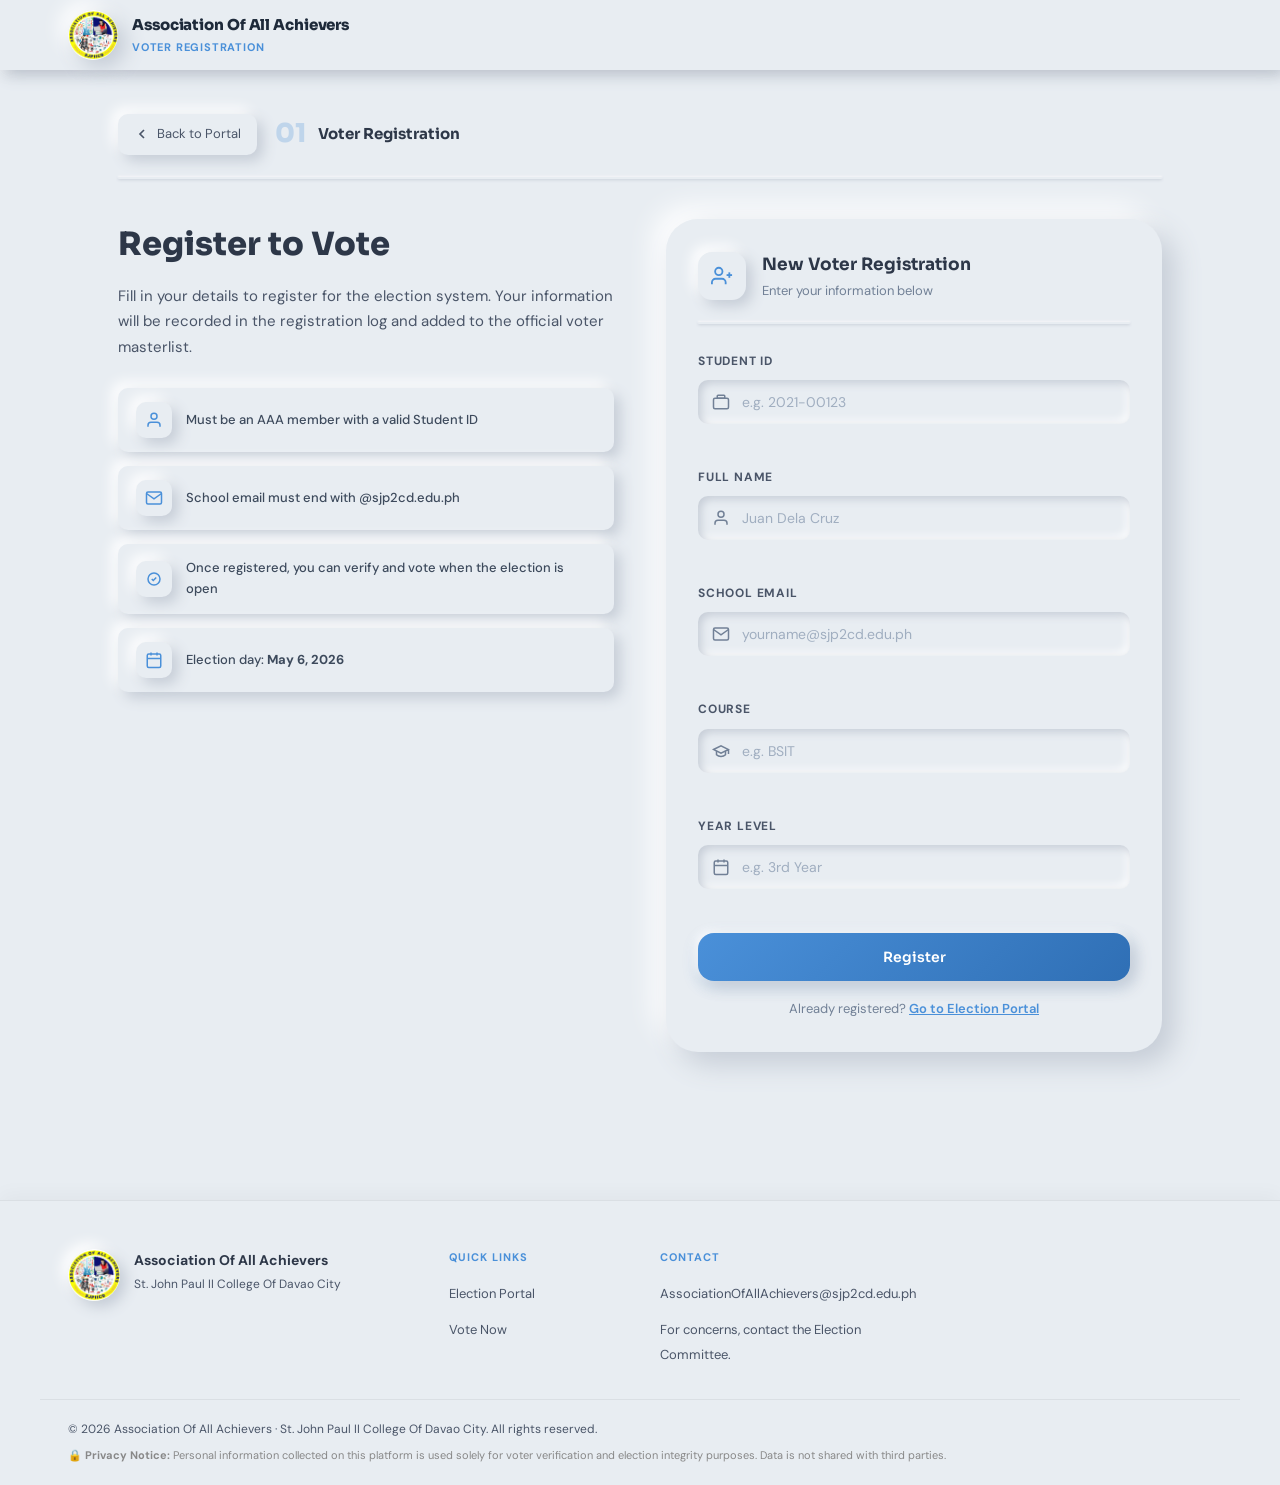
==== commit 42517b05: "commit" ====
--- a/register.html
+++ b/register.html
@@ -45,7 +45,7 @@
           <!-- Left info panel -->
           <div class="verify-info">
             <h2 class="section-title">Register to Vote</h2>
-            <p class="section-desc">Fill in your details to join the voter masterlist. Once registered, you will be eligible to vote on election day.</p>
+            <p class="section-desc">Fill in your details to register for the election system. Your information will be recorded in the registration log and added to the official voter masterlist.</p>
             <div class="info-rules">
               <div class="rule-item">
                 <div class="rule-icon">
@@ -63,13 +63,13 @@
                 <div class="rule-icon">
                   <svg viewBox="0 0 24 24" fill="none" stroke="currentColor" stroke-width="2"><path d="M9 12l2 2 4-4"/><path d="M20 12c0 4.418-3.582 8-8 8S4 16.418 4 12 7.582 4 12 4s8 3.582 8 8z"/></svg>
                 </div>
-                <p>Registration is open at any time before the election</p>
+                <p>Once registered, you can verify and vote when the election is open</p>
               </div>
               <div class="rule-item">
                 <div class="rule-icon">
                   <svg viewBox="0 0 24 24" fill="none" stroke="currentColor" stroke-width="2"><rect x="3" y="4" width="18" height="18" rx="2"/><line x1="16" y1="2" x2="16" y2="6"/><line x1="8" y1="2" x2="8" y2="6"/><line x1="3" y1="10" x2="21" y2="10"/></svg>
                 </div>
-                <p>Election day: <strong>April 29, 2026</strong></p>
+                <p>Election day: <strong>May 6, 2026</strong></p>
               </div>
             </div>
           </div>
@@ -93,21 +93,12 @@
             </div>
 
             <div class="form-group">
-              <label for="regLastName">Last Name</label>
+              <label for="regFullName">Full Name</label>
               <div class="input-wrapper">
                 <svg class="input-icon" viewBox="0 0 24 24" fill="none" stroke="currentColor" stroke-width="2"><path d="M20 21v-2a4 4 0 0 0-4-4H8a4 4 0 0 0-4 4v2"/><circle cx="12" cy="7" r="4"/></svg>
-                <input type="text" id="regLastName" placeholder="Dela Cruz" autocomplete="off" />
-              </div>
-              <span class="field-error" id="regLastNameError"></span>
-            </div>
-
-            <div class="form-group">
-              <label for="regFirstName">First Name</label>
-              <div class="input-wrapper">
-                <svg class="input-icon" viewBox="0 0 24 24" fill="none" stroke="currentColor" stroke-width="2"><path d="M20 21v-2a4 4 0 0 0-4-4H8a4 4 0 0 0-4 4v2"/><circle cx="12" cy="7" r="4"/></svg>
-                <input type="text" id="regFirstName" placeholder="Juan" autocomplete="off" />
-              </div>
-              <span class="field-error" id="regFirstNameError"></span>
+                <input type="text" id="regFullName" placeholder="Juan Dela Cruz" autocomplete="off" />
+              </div>
+              <span class="field-error" id="regFullNameError"></span>
             </div>
 
             <div class="form-group">
@@ -213,27 +204,38 @@
       el.style.display = 'block';
     }
 
+    function explainRegistrationApiMessage(message) {
+      if (message === 'Unknown action.') {
+        return 'This Apps Script deployment is outdated. Re-deploy the latest Code.gs and update APPS_SCRIPT_URL if the web app URL changed.';
+      }
+      if (message && message.includes('SPREADSHEET_ID is not defined')) {
+        return 'The Apps Script deployment has no spreadsheet ID configured. Set SPREADSHEET_ID in Code.gs, then deploy a new web app version.';
+      }
+      if (message && message.includes('Set SPREADSHEET_ID in Code.gs')) {
+        return 'The Apps Script deployment has no spreadsheet ID configured. Set SPREADSHEET_ID in Code.gs, then deploy a new web app version.';
+      }
+      return message;
+    }
+
     function submitRegistration() {
       clearErrors();
 
       const studentId = document.getElementById('regStudentId').value.trim();
-      const lastName  = document.getElementById('regLastName').value.trim();
-      const firstName = document.getElementById('regFirstName').value.trim();
+      const fullName  = document.getElementById('regFullName').value.trim();
       const email     = document.getElementById('regEmail').value.trim().toLowerCase();
       const course    = document.getElementById('regCourse').value.trim();
       const yearLevel = document.getElementById('regYearLevel').value.trim();
 
       let hasError = false;
       if (!studentId)  { showFieldError('regStudentIdError', 'Student ID is required.');  hasError = true; }
-      if (!lastName)   { showFieldError('regLastNameError',  'Last name is required.');   hasError = true; }
-      if (!firstName)  { showFieldError('regFirstNameError', 'First name is required.');  hasError = true; }
+      if (!fullName)   { showFieldError('regFullNameError', 'Full name is required.'); hasError = true; }
       if (!email) {
         showFieldError('regEmailError', 'Email is required.'); hasError = true;
       } else if (!email.endsWith(ALLOWED_EMAIL_DOMAIN)) {
         showFieldError('regEmailError', `Email must end with ${ALLOWED_EMAIL_DOMAIN}`); hasError = true;
       }
-      if (!course)    { showFieldError('regCourseError',    'Course is required.');      hasError = true; }
-      if (!yearLevel) { showFieldError('regYearLevelError', 'Year level is required.');  hasError = true; }
+      if (!course)    { showFieldError('regCourseError', 'Course is required.'); hasError = true; }
+      if (!yearLevel) { showFieldError('regYearLevelError', 'Year level is required.'); hasError = true; }
       if (hasError) return;
 
       setLoading(true);
@@ -241,8 +243,7 @@
 
       const url = `${CONFIG.APPS_SCRIPT_URL}?action=registerVoter` +
         `&student_id=${encodeURIComponent(studentId)}` +
-        `&last_name=${encodeURIComponent(lastName)}` +
-        `&first_name=${encodeURIComponent(firstName)}` +
+        `&full_name=${encodeURIComponent(fullName)}` +
         `&email=${encodeURIComponent(email)}` +
         `&course=${encodeURIComponent(course)}` +
         `&year_level=${encodeURIComponent(yearLevel)}`;
@@ -252,10 +253,10 @@
         .then(result => {
           if (result.success) {
             showFormMessage('regMessage', result.message, 'success');
-            ['regStudentId','regLastName','regFirstName','regEmail','regCourse','regYearLevel']
+            ['regStudentId','regFullName','regEmail','regCourse','regYearLevel']
               .forEach(id => { const el = document.getElementById(id); if (el) el.value = ''; });
           } else {
-            showFormMessage('regMessage', result.message, 'error');
+            showFormMessage('regMessage', explainRegistrationApiMessage(result.message), 'error');
           }
         })
         .catch(() => showFormMessage('regMessage', 'Connection error. Please try again.', 'error'))
--- a/css/style.css
+++ b/css/style.css
@@ -73,9 +73,17 @@
 .hero-text { display: flex; flex-direction: column; align-items: flex-start; }
 
 /* Election badge */
-.election-badge { display: inline-flex; align-items: center; gap: 9px; background: var(--bg); box-shadow: var(--neu-flat); border-radius: 99px; padding: 8px 18px; font-size: 13px; font-weight: 600; color: var(--primary); font-family: var(--font-head); margin-bottom: 20px; width: fit-content; align-self: flex-start; }
-.badge-dot { width: 8px; height: 8px; background: var(--success); border-radius: 50%; box-shadow: 0 0 0 3px var(--success-glow); animation: pulse 2s infinite; flex-shrink: 0; }
+.election-badge { display: inline-flex; align-items: center; gap: 9px; background: var(--bg); box-shadow: var(--neu-flat); border-radius: 99px; padding: 8px 18px; font-size: 13px; font-weight: 600; color: var(--primary); font-family: var(--font-head); margin-bottom: 20px; width: fit-content; align-self: flex-start; transition: var(--transition); }
+.election-badge--closed { color: var(--danger); }
+.badge-dot { width: 8px; height: 8px; background: var(--success); border-radius: 50%; box-shadow: 0 0 0 3px var(--success-glow); animation: pulse 2s infinite; flex-shrink: 0; transition: var(--transition); }
 @keyframes pulse { 0%,100% { box-shadow: 0 0 0 3px var(--success-glow); } 50% { box-shadow: 0 0 0 6px rgba(39,174,96,.08); } }
+
+/* Vote button — disabled state when election is closed */
+.btn-primary--disabled { opacity: 0.55; cursor: not-allowed; filter: grayscale(0.3); }
+.btn-primary--disabled:hover { transform: none; box-shadow: var(--neu-raised); }
+
+/* Closed modal icon */
+.closed-modal-icon { width: 80px; height: 80px; border-radius: 50%; background: var(--bg); box-shadow: var(--neu-raised); display: flex; align-items: center; justify-content: center; margin: 0 auto 24px; color: var(--danger); }
 
 /* point 1+3: tighter rhythm, stronger contrast */
 .hero-title { font-family: var(--font-head); font-size: clamp(2.4rem, 5vw, 3.6rem); font-weight: 800; color: #1a2535; line-height: 1.1; margin-bottom: 16px; }
@@ -375,6 +383,224 @@
 .modal-section-label { font-size: 11px; font-weight: 700; text-transform: uppercase; letter-spacing: 2px; color: var(--primary); margin-bottom: 10px; }
 .modal-platform { font-size: 14px; color: var(--text-secondary); line-height: 1.85; }
 
+.admin-action-modal {
+  max-width: 560px;
+  overflow: hidden;
+}
+.admin-action-modal::before {
+  content: '';
+  position: absolute;
+  inset: 0 0 auto;
+  height: 6px;
+  background: linear-gradient(90deg, var(--primary), rgba(74, 144, 217, 0.22), transparent);
+}
+.admin-action-modal[data-tone="success"]::before {
+  background: linear-gradient(90deg, var(--success), rgba(39, 174, 96, 0.2), transparent);
+}
+.admin-action-modal[data-tone="danger"]::before {
+  background: linear-gradient(90deg, var(--danger), rgba(231, 76, 60, 0.22), transparent);
+}
+.admin-action-modal__body {
+  padding: 36px 32px 30px;
+}
+.admin-action-modal__topline {
+  display: flex;
+  align-items: center;
+  justify-content: space-between;
+  gap: 12px;
+  margin-bottom: 22px;
+}
+.admin-action-modal__eyebrow {
+  font-size: 11px;
+  letter-spacing: 1.8px;
+  text-transform: uppercase;
+  font-weight: 800;
+  color: var(--text-muted);
+}
+.admin-action-modal__tone {
+  display: inline-flex;
+  align-items: center;
+  justify-content: center;
+  min-height: 30px;
+  padding: 6px 14px;
+  border-radius: 999px;
+  background: rgba(74, 144, 217, 0.08);
+  color: var(--primary);
+  box-shadow: var(--neu-flat);
+  font-size: 11px;
+  font-weight: 700;
+  letter-spacing: 1px;
+  text-transform: uppercase;
+}
+.admin-action-modal[data-tone="success"] .admin-action-modal__tone {
+  background: rgba(39, 174, 96, 0.1);
+  color: var(--success);
+}
+.admin-action-modal[data-tone="danger"] .admin-action-modal__tone {
+  background: rgba(231, 76, 60, 0.1);
+  color: var(--danger);
+}
+.admin-action-modal__hero {
+  display: grid;
+  grid-template-columns: auto 1fr;
+  gap: 18px;
+  align-items: start;
+}
+.admin-action-modal__icon {
+  width: 70px;
+  height: 70px;
+  border-radius: 22px;
+  background:
+    radial-gradient(circle at 30% 25%, rgba(255,255,255,0.95), rgba(255,255,255,0) 60%),
+    linear-gradient(145deg, rgba(74, 144, 217, 0.18), rgba(74, 144, 217, 0.05));
+  box-shadow: var(--neu-raised), inset 0 0 0 1px rgba(74, 144, 217, 0.12);
+  color: var(--primary);
+  display: flex;
+  align-items: center;
+  justify-content: center;
+  flex-shrink: 0;
+}
+.admin-action-modal__icon svg {
+  width: 28px;
+  height: 28px;
+}
+.admin-action-modal[data-tone="success"] .admin-action-modal__icon {
+  background:
+    radial-gradient(circle at 30% 25%, rgba(255,255,255,0.95), rgba(255,255,255,0) 60%),
+    linear-gradient(145deg, rgba(39, 174, 96, 0.18), rgba(39, 174, 96, 0.05));
+  color: var(--success);
+  box-shadow: var(--neu-raised), inset 0 0 0 1px rgba(39, 174, 96, 0.12);
+}
+.admin-action-modal[data-tone="danger"] .admin-action-modal__icon {
+  background:
+    radial-gradient(circle at 30% 25%, rgba(255,255,255,0.95), rgba(255,255,255,0) 60%),
+    linear-gradient(145deg, rgba(231, 76, 60, 0.18), rgba(231, 76, 60, 0.05));
+  color: var(--danger);
+  box-shadow: var(--neu-raised), inset 0 0 0 1px rgba(231, 76, 60, 0.12);
+}
+.admin-action-modal__title {
+  font-family: var(--font-head);
+  font-size: 1.55rem;
+  font-weight: 800;
+  color: var(--text-primary);
+  line-height: 1.15;
+  margin-bottom: 10px;
+}
+.admin-action-modal__message {
+  font-size: 14px;
+  color: var(--text-secondary);
+  line-height: 1.8;
+}
+.admin-action-modal__state {
+  margin-top: 26px;
+  display: grid;
+  grid-template-columns: 1fr auto 1fr;
+  gap: 14px;
+  align-items: center;
+  padding: 18px;
+  border-radius: 24px;
+  background:
+    linear-gradient(135deg, rgba(255,255,255,0.45), rgba(255,255,255,0)),
+    var(--bg);
+  box-shadow: var(--neu-inset);
+}
+.admin-action-modal__state[hidden] {
+  display: none;
+}
+.admin-action-modal__state-card {
+  background: rgba(255,255,255,0.22);
+  border-radius: 18px;
+  padding: 14px 16px;
+  box-shadow: var(--neu-flat);
+}
+.admin-action-modal__state-card--next {
+  box-shadow: var(--neu-flat), inset 0 0 0 1px rgba(74, 144, 217, 0.16);
+}
+.admin-action-modal[data-tone="success"] .admin-action-modal__state-card--next {
+  box-shadow: var(--neu-flat), inset 0 0 0 1px rgba(39, 174, 96, 0.16);
+}
+.admin-action-modal[data-tone="danger"] .admin-action-modal__state-card--next {
+  box-shadow: var(--neu-flat), inset 0 0 0 1px rgba(231, 76, 60, 0.18);
+}
+.admin-action-modal__state-label {
+  display: block;
+  margin-bottom: 6px;
+  font-size: 10px;
+  letter-spacing: 1.2px;
+  text-transform: uppercase;
+  font-weight: 800;
+  color: var(--text-muted);
+}
+.admin-action-modal__state-value {
+  display: block;
+  font-family: var(--font-head);
+  font-size: 1rem;
+  font-weight: 700;
+  color: var(--text-primary);
+}
+.admin-action-modal__state-arrow {
+  width: 38px;
+  height: 38px;
+  border-radius: 999px;
+  background: var(--bg);
+  box-shadow: var(--neu-flat);
+  display: flex;
+  align-items: center;
+  justify-content: center;
+  color: var(--text-muted);
+}
+.admin-action-modal__state-arrow svg {
+  width: 17px;
+  height: 17px;
+}
+.admin-action-modal__actions {
+  display: flex;
+  justify-content: flex-end;
+  gap: 12px;
+  margin-top: 26px;
+}
+.admin-action-modal__actions button {
+  min-width: 132px;
+  justify-content: center;
+}
+.admin-action-modal__actions button[hidden] {
+  display: none;
+}
+.admin-action-modal__actions .btn-primary[data-tone="danger"] {
+  background: linear-gradient(135deg, var(--danger), #c0392b);
+  box-shadow: 6px 6px 16px var(--shadow-dark), -3px -3px 10px var(--shadow-light), 0 4px 16px var(--danger-glow);
+}
+.admin-action-modal__actions .btn-primary[data-tone="success"] {
+  background: linear-gradient(135deg, var(--success), #1e8449);
+  box-shadow: 6px 6px 16px var(--shadow-dark), -3px -3px 10px var(--shadow-light), 0 4px 16px var(--success-glow);
+}
+@media (max-width: 640px) {
+  .admin-action-modal__body {
+    padding: 32px 22px 24px;
+  }
+  .admin-action-modal__hero {
+    grid-template-columns: 1fr;
+  }
+  .admin-action-modal__icon {
+    width: 58px;
+    height: 58px;
+    border-radius: 18px;
+  }
+  .admin-action-modal__state {
+    grid-template-columns: 1fr;
+  }
+  .admin-action-modal__state-arrow {
+    justify-self: center;
+    transform: rotate(90deg);
+  }
+  .admin-action-modal__actions {
+    flex-direction: column-reverse;
+  }
+  .admin-action-modal__actions button {
+    width: 100%;
+  }
+}
+
 /* ======= BACK TO TOP ======= */
 .back-to-top { position: fixed; bottom: 28px; right: 28px; width: 46px; height: 46px; border-radius: 50%; background: #4a90d9; border: none; cursor: pointer; display: flex; align-items: center; justify-content: center; box-shadow: 6px 6px 16px var(--shadow-dark), -6px -6px 16px var(--shadow-light), 0 4px 15px var(--primary-glow); transition: var(--transition); z-index: 200; opacity: 0; pointer-events: none; transform: translateY(12px); }
 .back-to-top.visible { opacity: 1; pointer-events: all; transform: translateY(0); }
@@ -428,6 +654,329 @@
   .footer-inner { grid-template-columns: 1fr; }
 }
 
+/* ======= ADMIN MODE — hide site chrome ======= */
+body.admin-mode .site-header,
+body.admin-mode .site-footer { display: none !important; }
+body.admin-mode { overflow: hidden; }
+body.admin-mode #app { height: 100vh; display: flex; flex-direction: column; overflow: hidden; }
+#stepAdminDashboard { display: none; flex-direction: column; height: 100%; overflow: hidden; }
+#stepAdminDashboard.active { display: flex; }
+body.admin-mode #stepAdminDashboard { flex: 1; min-height: 0; }
+
+/* ======= ADMIN TOPBAR ======= */
+.admin-topbar {
+  background: var(--bg);
+  box-shadow: 0 3px 16px var(--shadow-dark), 0 1px 4px var(--shadow-dark);
+  padding: 0 32px;
+  height: 68px;
+  display: flex;
+  align-items: center;
+  justify-content: space-between;
+  gap: 16px;
+  flex-shrink: 0;
+  z-index: 50;
+}
+.admin-topbar-brand {
+  display: flex;
+  align-items: center;
+  gap: 14px;
+}
+.admin-topbar-logo {
+  width: 36px;
+  height: 36px;
+  border-radius: 8px;
+  object-fit: contain;
+  box-shadow: var(--neu-flat);
+  padding: 4px;
+  background: var(--bg);
+}
+.admin-topbar-title {
+  display: block;
+  font-family: var(--font-head);
+  font-size: 15px;
+  font-weight: 700;
+  color: var(--text-primary);
+  line-height: 1.2;
+}
+.admin-topbar-sub {
+  display: block;
+  font-size: 11px;
+  color: var(--text-muted);
+  font-family: var(--font-body);
+}
+.admin-topbar-actions { display: flex; gap: 10px; }
+.admin-topbar-btn {
+  display: flex;
+  align-items: center;
+  gap: 7px;
+  background: var(--bg);
+  border: none;
+  border-radius: var(--radius-sm);
+  padding: 9px 16px;
+  font-size: 13px;
+  font-family: var(--font-body);
+  color: var(--text-secondary);
+  cursor: pointer;
+  transition: var(--transition);
+  box-shadow: var(--neu-flat);
+  white-space: nowrap;
+}
+.admin-topbar-btn:hover { color: var(--primary); box-shadow: var(--neu-raised); }
+.admin-topbar-btn:active { box-shadow: var(--neu-pressed); }
+.admin-topbar-btn--logout:hover { color: var(--danger); }
+
+/* ======= ADMIN BODY LAYOUT ======= */
+.admin-body {
+  display: flex;
+  flex: 1;
+  min-height: 0;
+  overflow: hidden;
+  height: 100%;
+}
+
+/* ======= ADMIN SIDEBAR ======= */
+.admin-sidebar {
+  width: 220px;
+  flex-shrink: 0;
+  background: var(--bg);
+  box-shadow: 4px 0 20px var(--shadow-dark), -1px 0 0 var(--shadow-light);
+  display: flex;
+  flex-direction: column;
+  justify-content: flex-start;
+  height: 100%;
+  min-height: 0;
+  overflow: hidden;
+  z-index: 40;
+}
+
+.admin-sidebar-nav {
+  display: flex;
+  flex-direction: column;
+  padding: 20px 12px 12px;
+  gap: 4px;
+}
+
+.admin-sidebar-footer {
+  padding: 14px 12px 16px;
+  margin-top: auto;
+  border-top: 1px solid rgba(0,0,0,.06);
+  background: linear-gradient(180deg, rgba(255,255,255,0.08), rgba(0,0,0,0.015));
+}
+.admin-sidebar-item {
+  display: flex;
+  align-items: center;
+  gap: 12px;
+  width: 100%;
+  min-height: 46px;
+  padding: 11px 16px;
+  border: none;
+  border-radius: var(--radius-sm);
+  background: none;
+  font-family: var(--font-body);
+  font-size: 13px;
+  font-weight: 500;
+  color: var(--text-muted);
+  cursor: pointer;
+  transition: background .15s, color .15s, box-shadow .15s;
+  text-align: left;
+  white-space: nowrap;
+}
+.admin-sidebar-item svg { opacity: .6; flex-shrink: 0; transition: opacity .15s; }
+.admin-sidebar-item:hover {
+  color: var(--primary);
+  background: rgba(74,144,217,.07);
+  box-shadow: var(--neu-flat);
+}
+.admin-sidebar-item:hover svg { opacity: 1; }
+.admin-sidebar-item.active {
+  color: var(--primary);
+  background: var(--bg);
+  box-shadow: var(--neu-pressed);
+  font-weight: 700;
+}
+.admin-sidebar-item.active svg { opacity: 1; }
+.admin-sidebar-item--logout {
+  color: var(--danger);
+  background: rgba(231,76,60,.05);
+  box-shadow: inset 0 0 0 1px rgba(231,76,60,.08);
+  font-weight: 600;
+}
+.admin-sidebar-item--logout svg {
+  opacity: .82;
+}
+.admin-sidebar-item--logout:hover {
+  color: var(--danger);
+  background: rgba(231,76,60,.09);
+  box-shadow: var(--neu-flat), inset 0 0 0 1px rgba(231,76,60,.12);
+}
+.admin-sidebar-item--logout:active {
+  box-shadow: var(--neu-pressed), inset 0 0 0 1px rgba(231,76,60,.12);
+}
+
+/* ======= ADMIN TAB PANELS ======= */
+.admin-tab-panel.hidden { display: none; }
+
+/* ======= ADMIN CONTENT AREA ======= */
+.admin-content {
+  flex: 1;
+  padding: 36px 40px 60px;
+  overflow-y: auto;
+  min-width: 0;
+  min-height: 0;
+}
+
+/* ======= CANDIDATE LIST (admin) ======= */
+.admin-cand-list { display: flex; flex-direction: column; gap: 10px; }
+.admin-cand-row {
+  display: flex;
+  align-items: center;
+  gap: 14px;
+  padding: 12px 16px;
+  border-radius: var(--radius-sm);
+  box-shadow: var(--neu-flat);
+  background: var(--bg);
+}
+.admin-cand-avatar {
+  width: 40px;
+  height: 40px;
+  border-radius: 50%;
+  object-fit: cover;
+  box-shadow: var(--neu-flat);
+  flex-shrink: 0;
+  background: var(--bg);
+}
+.admin-cand-avatar-initials {
+  width: 40px;
+  height: 40px;
+  border-radius: 50%;
+  box-shadow: var(--neu-flat);
+  flex-shrink: 0;
+  background: var(--bg);
+  display: flex;
+  align-items: center;
+  justify-content: center;
+  font-size: 13px;
+  font-weight: 700;
+  color: var(--primary);
+  font-family: var(--font-head);
+}
+.admin-cand-info { flex: 1; min-width: 0; }
+.admin-cand-name {
+  font-size: 13px;
+  font-weight: 700;
+  color: var(--text);
+  white-space: nowrap;
+  overflow: hidden;
+  text-overflow: ellipsis;
+}
+.admin-cand-meta {
+  font-size: 11px;
+  color: var(--text-muted);
+  margin-top: 2px;
+}
+.admin-cand-id-badge {
+  font-size: 11px;
+  font-weight: 700;
+  color: var(--text-muted);
+  background: rgba(0,0,0,.05);
+  padding: 3px 10px;
+  border-radius: 99px;
+  white-space: nowrap;
+  flex-shrink: 0;
+}
+.admin-cand-delete-btn {
+  display: flex;
+  align-items: center;
+  justify-content: center;
+  width: 30px;
+  height: 30px;
+  border: none;
+  border-radius: var(--radius-sm);
+  background: none;
+  color: var(--text-muted);
+  cursor: pointer;
+  flex-shrink: 0;
+  transition: background .15s, color .15s;
+}
+.admin-cand-delete-btn:hover {
+  background: rgba(231,76,60,.1);
+  color: var(--danger);
+}
+.admin-reset-vote-btn {
+  display: inline-flex;
+  align-items: center;
+  justify-content: center;
+  width: 26px;
+  height: 26px;
+  border: none;
+  border-radius: var(--radius-sm);
+  background: none;
+  color: var(--text-muted);
+  cursor: pointer;
+  transition: background .15s, color .15s;
+}
+.admin-reset-vote-btn:hover {
+  background: rgba(231,76,60,.1);
+  color: var(--danger);
+}
+.admin-cand-position-group { margin-bottom: 20px; }
+.admin-cand-position-group:last-child { margin-bottom: 0; }
+.admin-cand-position-label {
+  font-size: 11px;
+  font-weight: 800;
+  letter-spacing: .08em;
+  text-transform: uppercase;
+  color: var(--text-muted);
+  margin-bottom: 8px;
+  padding-left: 4px;
+}
+
+@media (max-width: 960px) {
+  .admin-sidebar { width: 64px; }
+  .admin-sidebar-item span { display: none; }
+  .admin-sidebar-item { justify-content: center; padding: 12px; gap: 0; }
+  .admin-sidebar-item svg { opacity: .75; }
+  .admin-sidebar-item.active svg { opacity: 1; }
+}
+@media (max-width: 640px) {
+  .admin-topbar { padding: 0 16px; height: 58px; }
+  .admin-topbar-sub { display: none; }
+  .admin-body { flex-direction: column; }
+  .admin-sidebar {
+    width: 100%;
+    height: auto;
+    flex-direction: row;
+    box-shadow: 0 3px 12px var(--shadow-dark), 0 1px 0 var(--shadow-light);
+    overflow-y: hidden;
+    overflow-x: auto;
+  }
+  .admin-sidebar-nav {
+    flex-direction: row;
+    padding: 6px 8px;
+    overflow-x: auto;
+    overflow-y: hidden;
+    scrollbar-width: none;
+    flex: 1;
+    gap: 4px;
+  }
+  .admin-sidebar-nav::-webkit-scrollbar { display: none; }
+  .admin-sidebar-footer {
+    border-top: none;
+    border-left: 1px solid rgba(0,0,0,.06);
+    padding: 6px 8px;
+    display: flex;
+    align-items: center;
+    background: none;
+  }
+  .admin-sidebar-item { white-space: nowrap; justify-content: flex-start; padding: 10px 14px; gap: 8px; }
+  .admin-sidebar-item span { display: inline; font-size: 12px; }
+  .admin-content { padding: 20px 16px 48px; }
+  #stepAdminDashboard.active,
+  body.admin-mode #app { height: auto; overflow: visible; }
+  body.admin-mode { overflow: auto; }
+  .admin-body { min-height: 0; }
+}
+
 /* ======= ADMIN LINK IN HEADER ======= */
 .admin-link {
   font-size: 12px;
@@ -586,13 +1135,497 @@
 .voter-status-badge.voted { color: var(--success); }
 .voter-status-badge.not-voted { color: var(--text-muted); }
 
+/* ======= ADD CANDIDATE FORM ======= */
+.admin-candidate-form {
+  padding: 28px 28px 24px;
+  border-top: 1px solid rgba(0,0,0,.05);
+}
+.admin-candidate-form.hidden { display: none; }
+.admin-form-grid {
+  display: grid;
+  grid-template-columns: 1fr 1fr;
+  gap: 18px 24px;
+}
+.admin-form-full { grid-column: 1 / -1; }
+.admin-form-grid .form-group { margin: 0; }
+.admin-form-grid label {
+  display: block;
+  font-size: 12px;
+  font-weight: 600;
+  color: var(--text-secondary);
+  margin-bottom: 6px;
+  text-transform: uppercase;
+  letter-spacing: .5px;
+}
+.admin-form-grid input,
+.admin-form-grid textarea {
+  width: 100%;
+  background: var(--bg);
+  border: none;
+  border-radius: var(--radius-sm);
+  padding: 10px 14px;
+  font-size: 13px;
+  font-family: var(--font-body);
+  color: var(--text);
+  box-shadow: var(--neu-inset);
+  outline: none;
+  transition: var(--transition);
+  resize: vertical;
+}
+.admin-form-grid input:focus,
+.admin-form-grid textarea:focus {
+  box-shadow: inset 3px 3px 8px var(--shadow-dark),
+              inset -3px -3px 8px var(--shadow-light),
+              0 0 0 3px var(--primary-glow);
+}
+.req { color: var(--danger); margin-left: 2px; }
+.admin-optional { font-weight: 400; color: var(--text-muted); font-size: 11px; text-transform: none; letter-spacing: 0; }
+.admin-form-actions {
+  display: flex;
+  justify-content: flex-end;
+  gap: 12px;
+  margin-top: 24px;
+  padding-top: 20px;
+  border-top: 1px solid rgba(0,0,0,.05);
+}
+.admin-form-message {
+  margin-top: 16px;
+  padding: 12px 16px;
+  border-radius: var(--radius-sm);
+  font-size: 13px;
+  font-weight: 500;
+}
+.admin-form-message.hidden { display: none; }
+.admin-form-message--success { background: rgba(39,174,96,.1); color: var(--success); }
+.admin-form-message--error   { background: rgba(231,76,60,.08); color: var(--danger); }
+
+/* ======= VOTE ANALYTICS ======= */
+.analytics-shell {
+  display: flex;
+  flex-direction: column;
+  gap: 24px;
+}
+.analytics-hero-card {
+  position: relative;
+  overflow: hidden;
+  display: grid;
+  grid-template-columns: 1.5fr auto;
+  gap: 24px;
+  align-items: center;
+  background:
+    radial-gradient(circle at top left, rgba(255,255,255,0.92), rgba(255,255,255,0) 40%),
+    linear-gradient(145deg, rgba(74,144,217,0.16), rgba(74,144,217,0.04)),
+    var(--bg);
+  border-radius: var(--radius-xl);
+  padding: 28px 30px;
+  box-shadow: var(--neu-raised-lg);
+}
+.analytics-hero-card::after {
+  content: '';
+  position: absolute;
+  inset: auto -60px -80px auto;
+  width: 220px;
+  height: 220px;
+  border-radius: 50%;
+  background: rgba(74,144,217,0.08);
+  filter: blur(8px);
+}
+.analytics-hero-card--mid {
+  background:
+    radial-gradient(circle at top left, rgba(255,255,255,0.92), rgba(255,255,255,0) 40%),
+    linear-gradient(145deg, rgba(240,165,0,0.16), rgba(240,165,0,0.04)),
+    var(--bg);
+}
+.analytics-hero-card--mid::after {
+  background: rgba(240,165,0,0.1);
+}
+.analytics-hero-card--high {
+  background:
+    radial-gradient(circle at top left, rgba(255,255,255,0.92), rgba(255,255,255,0) 40%),
+    linear-gradient(145deg, rgba(39,174,96,0.16), rgba(39,174,96,0.04)),
+    var(--bg);
+}
+.analytics-hero-card--high::after {
+  background: rgba(39,174,96,0.1);
+}
+.analytics-hero-copy,
+.analytics-orb {
+  position: relative;
+  z-index: 1;
+}
+.analytics-hero-title {
+  font-family: var(--font-head);
+  font-size: clamp(1.8rem, 4vw, 2.4rem);
+  line-height: 1.05;
+  font-weight: 800;
+  color: var(--text-primary);
+  margin: 8px 0 12px;
+}
+.analytics-hero-text {
+  max-width: 640px;
+  font-size: 14px;
+  line-height: 1.8;
+  color: var(--text-secondary);
+}
+.analytics-chip-row {
+  display: flex;
+  flex-wrap: wrap;
+  gap: 10px;
+  margin-top: 18px;
+}
+.analytics-chip {
+  display: inline-flex;
+  align-items: center;
+  gap: 8px;
+  padding: 8px 14px;
+  border-radius: 999px;
+  background: rgba(255,255,255,0.34);
+  box-shadow: var(--neu-flat);
+  font-size: 12px;
+  font-weight: 700;
+  color: var(--text-secondary);
+}
+.analytics-chip--live {
+  color: var(--primary);
+}
+.analytics-orb {
+  --turnout-angle: calc(var(--turnout, 0) * 3.6deg);
+  width: 160px;
+  height: 160px;
+  border-radius: 50%;
+  padding: 14px;
+  background:
+    conic-gradient(from -90deg, var(--primary) 0deg, var(--primary-dark) var(--turnout-angle), rgba(255,255,255,0.55) var(--turnout-angle), rgba(255,255,255,0.28) 360deg);
+  box-shadow: var(--neu-raised), inset 0 0 0 1px rgba(255,255,255,0.35);
+}
+.analytics-hero-card--mid .analytics-orb {
+  background:
+    conic-gradient(from -90deg, var(--accent) 0deg, #d98600 var(--turnout-angle), rgba(255,255,255,0.55) var(--turnout-angle), rgba(255,255,255,0.28) 360deg);
+}
+.analytics-hero-card--high .analytics-orb {
+  background:
+    conic-gradient(from -90deg, var(--success) 0deg, #1e8449 var(--turnout-angle), rgba(255,255,255,0.55) var(--turnout-angle), rgba(255,255,255,0.28) 360deg);
+}
+.analytics-orb__inner {
+  width: 100%;
+  height: 100%;
+  border-radius: 50%;
+  background: var(--bg);
+  box-shadow: var(--neu-inset);
+  display: flex;
+  flex-direction: column;
+  align-items: center;
+  justify-content: center;
+  text-align: center;
+}
+.analytics-orb__inner strong {
+  font-family: var(--font-head);
+  font-size: 2rem;
+  font-weight: 800;
+  color: var(--text-primary);
+  line-height: 1;
+}
+.analytics-orb__inner span {
+  margin-top: 8px;
+  font-size: 11px;
+  font-weight: 700;
+  letter-spacing: 1.4px;
+  text-transform: uppercase;
+  color: var(--text-muted);
+}
+.analytics-summary-grid {
+  display: grid;
+  grid-template-columns: repeat(4, minmax(0, 1fr));
+  gap: 16px;
+}
+.analytics-summary-card {
+  background: var(--bg);
+  border-radius: var(--radius-lg);
+  padding: 20px 20px 18px;
+  box-shadow: var(--neu-raised);
+}
+.analytics-summary-card--accent {
+  box-shadow: var(--neu-raised), inset 0 0 0 1px rgba(74,144,217,0.14);
+}
+.analytics-summary-card--warning {
+  box-shadow: var(--neu-raised), inset 0 0 0 1px rgba(240,165,0,0.18);
+}
+.analytics-summary-label {
+  display: block;
+  font-size: 10px;
+  font-weight: 800;
+  letter-spacing: 1.4px;
+  text-transform: uppercase;
+  color: var(--text-muted);
+  margin-bottom: 12px;
+}
+.analytics-summary-value {
+  display: block;
+  font-family: var(--font-head);
+  font-size: 2rem;
+  font-weight: 800;
+  color: var(--text-primary);
+  line-height: 1;
+  margin-bottom: 12px;
+}
+.analytics-summary-value--compact {
+  font-size: 1.35rem;
+}
+.analytics-summary-note {
+  font-size: 12px;
+  line-height: 1.7;
+  color: var(--text-secondary);
+}
+.analytics-breakdown-grid {
+  display: grid;
+  grid-template-columns: repeat(2, minmax(0, 1fr));
+  gap: 18px;
+}
+.analytics-breakdown-card,
+.analytics-position-card {
+  background: var(--bg);
+  border-radius: var(--radius-xl);
+  box-shadow: var(--neu-raised);
+}
+.analytics-breakdown-card {
+  padding: 22px 22px 20px;
+}
+.analytics-section-head {
+  margin-bottom: 18px;
+}
+.analytics-section-head--positions {
+  margin-bottom: 0;
+}
+.analytics-section-kicker {
+  display: inline-block;
+  font-size: 10px;
+  font-weight: 800;
+  letter-spacing: 1.5px;
+  text-transform: uppercase;
+  color: var(--primary);
+}
+.analytics-section-title {
+  margin-top: 8px;
+  font-family: var(--font-head);
+  font-size: 1.1rem;
+  font-weight: 700;
+  color: var(--text-primary);
+}
+.analytics-section-subtitle {
+  margin-top: 6px;
+  font-size: 13px;
+  line-height: 1.7;
+  color: var(--text-muted);
+}
+.analytics-breakdown-list {
+  display: flex;
+  flex-direction: column;
+  gap: 14px;
+}
+.analytics-breakdown-row {
+  display: flex;
+  flex-direction: column;
+  gap: 8px;
+}
+.analytics-breakdown-meta {
+  display: flex;
+  justify-content: space-between;
+  align-items: center;
+  gap: 12px;
+}
+.analytics-breakdown-name {
+  font-size: 13px;
+  font-weight: 700;
+  color: var(--text-primary);
+}
+.analytics-breakdown-count {
+  font-size: 12px;
+  color: var(--text-muted);
+}
+.analytics-breakdown-empty,
+.analytics-empty-state {
+  background: var(--bg);
+  box-shadow: var(--neu-inset);
+  border-radius: var(--radius-lg);
+  padding: 18px 20px;
+  font-size: 13px;
+  color: var(--text-muted);
+}
+.analytics-empty-state strong {
+  display: block;
+  margin-bottom: 6px;
+  font-family: var(--font-head);
+  font-size: 14px;
+  color: var(--text-primary);
+}
+.analytics-empty-state p {
+  margin: 0;
+  line-height: 1.7;
+}
+.analytics-empty-state--error strong,
+.analytics-empty-state--error {
+  color: var(--danger);
+}
+.analytics-positions-stack {
+  display: flex;
+  flex-direction: column;
+  gap: 18px;
+}
+.analytics-positions-grid {
+  display: grid;
+  grid-template-columns: repeat(2, minmax(0, 1fr));
+  gap: 18px;
+}
+.analytics-position-card {
+  padding: 22px;
+}
+.analytics-position-header {
+  display: flex;
+  justify-content: space-between;
+  align-items: flex-start;
+  gap: 16px;
+  margin-bottom: 12px;
+}
+.analytics-position-name {
+  margin-top: 8px;
+  font-family: var(--font-head);
+  font-size: 1.05rem;
+  font-weight: 700;
+  color: var(--text-primary);
+}
+.analytics-position-total {
+  display: inline-flex;
+  align-items: center;
+  padding: 8px 12px;
+  border-radius: 999px;
+  background: rgba(255,255,255,0.28);
+  box-shadow: var(--neu-flat);
+  font-size: 11px;
+  font-weight: 700;
+  color: var(--text-secondary);
+  white-space: nowrap;
+}
+.analytics-position-summary {
+  margin-bottom: 16px;
+  font-size: 13px;
+  line-height: 1.7;
+  color: var(--text-secondary);
+}
+.analytics-position-rows {
+  display: flex;
+  flex-direction: column;
+  gap: 12px;
+}
+.analytics-bar-track {
+  width: 100%;
+  height: 12px;
+  border-radius: 99px;
+  background: var(--bg);
+  box-shadow: var(--neu-pressed);
+  overflow: hidden;
+}
+.analytics-bar-track--sm { height: 8px; }
+.analytics-bar-track {
+  flex: 1;
+}
+.analytics-candidate-row {
+  display: flex;
+  flex-direction: column;
+  gap: 7px;
+}
+.analytics-candidate-meta {
+  display: flex;
+  align-items: center;
+  gap: 8px;
+  flex-wrap: wrap;
+}
+.analytics-candidate-name {
+  font-size: 13px;
+  font-weight: 600;
+  color: var(--text-secondary);
+}
+.analytics-candidate-party {
+  font-size: 11px;
+  color: var(--text-muted);
+  background: rgba(255,255,255,0.22);
+  box-shadow: var(--neu-flat);
+  padding: 3px 8px;
+  border-radius: 99px;
+}
+.analytics-candidate-party--independent {
+  opacity: 0.9;
+}
+.analytics-leading-badge {
+  font-size: 10px;
+  font-weight: 800;
+  letter-spacing: .06em;
+  text-transform: uppercase;
+  color: var(--success);
+  background: rgba(39,174,96,.12);
+  padding: 3px 8px;
+  border-radius: 99px;
+}
+.analytics-bar-group {
+  display: flex;
+  align-items: center;
+  gap: 10px;
+}
+.analytics-bar-group--stacked .analytics-bar-label {
+  min-width: 40px;
+}
+.analytics-bar-fill {
+  height: 100%;
+  border-radius: 99px;
+  transition: width .5s ease;
+}
+.analytics-bar-fill--leading  { background: linear-gradient(90deg, var(--success), #1e8449); }
+.analytics-bar-fill--secondary { background: linear-gradient(90deg, #b9c2cf, #9aa6b5); }
+.analytics-bar-fill--course { background: linear-gradient(90deg, var(--primary), var(--primary-dark)); }
+.analytics-bar-fill--year { background: linear-gradient(90deg, var(--accent), #d98600); }
+.analytics-bar-label {
+  font-size: 13px;
+  font-weight: 700;
+  color: var(--text);
+  white-space: nowrap;
+  min-width: 56px;
+  text-align: right;
+}
+.analytics-bar-pct { font-weight: 400; color: var(--text-muted); font-size: 11px; }
+
 /* ======= RESPONSIVE: ADMIN ======= */
 @media (max-width: 768px) {
-  .admin-stats-row { grid-template-columns: 1fr 1fr; }
-  .admin-search    { width: 100%; }
-  .admin-panel-header { flex-direction: column; align-items: flex-start; }
-  .admin-status-row   { flex-direction: column; align-items: flex-start; }
+  .admin-stats-row  { grid-template-columns: 1fr 1fr; }
+  .admin-search     { width: 100%; }
+  .admin-panel-header   { flex-direction: column; align-items: flex-start; }
+  .admin-status-row     { flex-direction: column; align-items: flex-start; }
+  .admin-form-grid      { grid-template-columns: 1fr; }
+  .admin-form-actions   { flex-direction: column-reverse; }
+  .admin-form-actions .btn-ghost,
+  .admin-form-actions .btn-primary { width: 100%; justify-content: center; }
+  .analytics-hero-card {
+    grid-template-columns: 1fr;
+    padding: 24px 22px;
+  }
+  .analytics-orb {
+    width: 140px;
+    height: 140px;
+    margin: 0 auto;
+  }
+  .analytics-summary-grid,
+  .analytics-breakdown-grid,
+  .analytics-positions-grid {
+    grid-template-columns: 1fr;
+  }
+  .analytics-position-header,
+  .analytics-breakdown-meta {
+    flex-direction: column;
+    align-items: flex-start;
+  }
+  .analytics-position-total {
+    white-space: normal;
+  }
 }
 @media (max-width: 480px) {
   .admin-stats-row { grid-template-columns: 1fr; }
-}+}
+
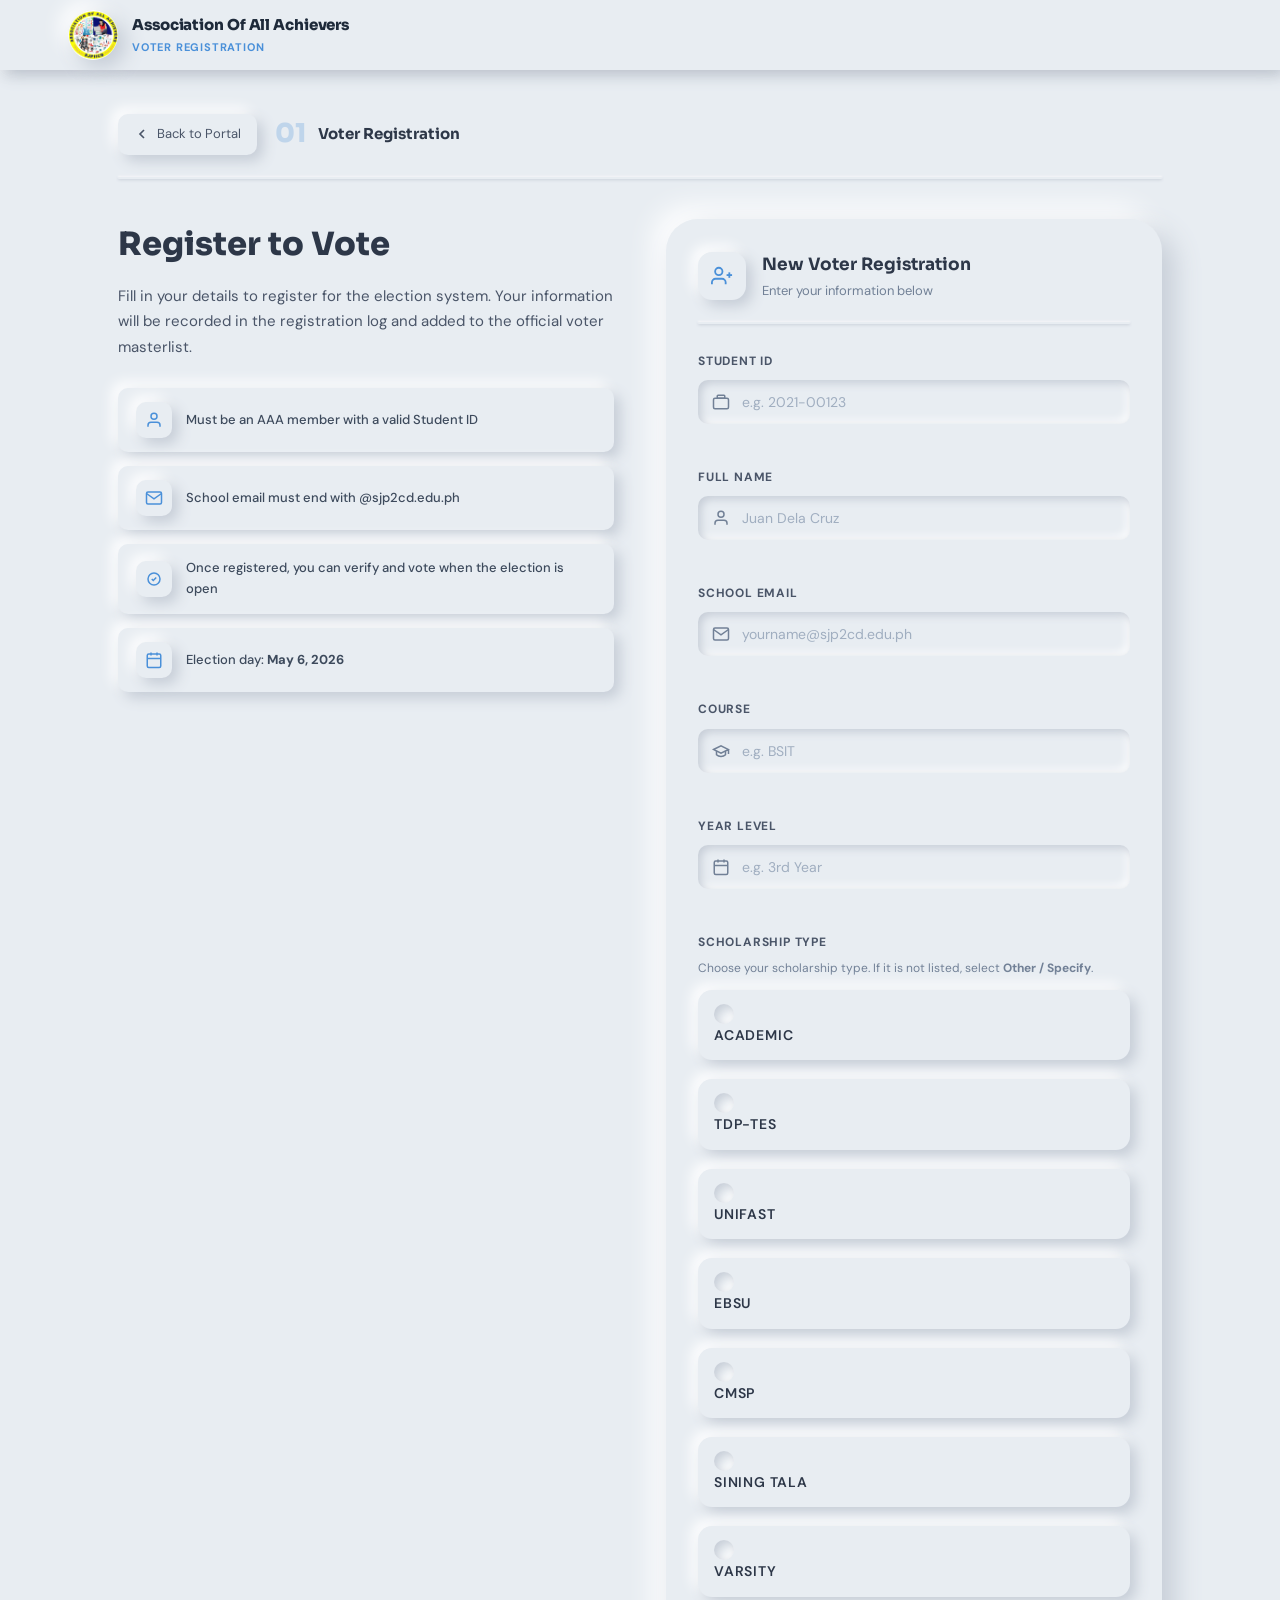
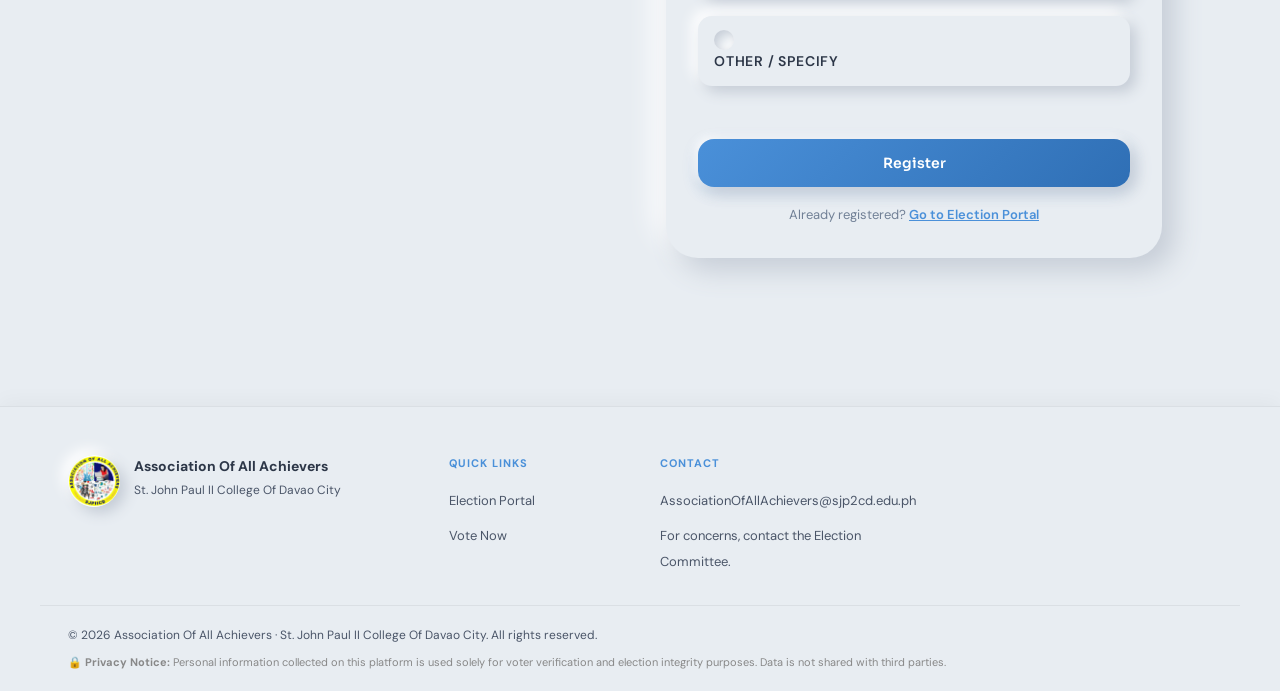
==== commit e1c1b514: "commit" ====
--- a/register.html
+++ b/register.html
@@ -83,6 +83,8 @@
               <div><h3>New Voter Registration</h3><p>Enter your information below</p></div>
             </div>
 
+            <div class="form-message" id="regStatusMessage" style="display:none;"></div>
+
             <div class="form-group">
               <label for="regStudentId">Student ID</label>
               <div class="input-wrapper">
@@ -126,6 +128,58 @@
                 <input type="text" id="regYearLevel" placeholder="e.g. 3rd Year" autocomplete="off" />
               </div>
               <span class="field-error" id="regYearLevelError"></span>
+            </div>
+
+            <div class="form-group">
+              <label>Scholarship Type</label>
+              <p class="scholarship-help">Choose your scholarship type. If it is not listed, select <strong>Other / Specify</strong>.</p>
+              <div class="scholarship-options" id="regScholarshipOptions">
+                <label class="scholarship-option">
+                  <input type="radio" name="regScholarshipType" value="Academic" onchange="handleScholarshipTypeChange()" />
+                  <span class="scholarship-option__control"></span>
+                  <span class="scholarship-option__label">Academic</span>
+                </label>
+                <label class="scholarship-option">
+                  <input type="radio" name="regScholarshipType" value="TDP-TES" onchange="handleScholarshipTypeChange()" />
+                  <span class="scholarship-option__control"></span>
+                  <span class="scholarship-option__label">TDP-TES</span>
+                </label>
+                <label class="scholarship-option">
+                  <input type="radio" name="regScholarshipType" value="UNIFAST" onchange="handleScholarshipTypeChange()" />
+                  <span class="scholarship-option__control"></span>
+                  <span class="scholarship-option__label">UNIFAST</span>
+                </label>
+                <label class="scholarship-option">
+                  <input type="radio" name="regScholarshipType" value="EBSU" onchange="handleScholarshipTypeChange()" />
+                  <span class="scholarship-option__control"></span>
+                  <span class="scholarship-option__label">EBSU</span>
+                </label>
+                <label class="scholarship-option">
+                  <input type="radio" name="regScholarshipType" value="CMSP" onchange="handleScholarshipTypeChange()" />
+                  <span class="scholarship-option__control"></span>
+                  <span class="scholarship-option__label">CMSP</span>
+                </label>
+                <label class="scholarship-option">
+                  <input type="radio" name="regScholarshipType" value="SINING TALA" onchange="handleScholarshipTypeChange()" />
+                  <span class="scholarship-option__control"></span>
+                  <span class="scholarship-option__label">SINING TALA</span>
+                </label>
+                <label class="scholarship-option">
+                  <input type="radio" name="regScholarshipType" value="VARSITY" onchange="handleScholarshipTypeChange()" />
+                  <span class="scholarship-option__control"></span>
+                  <span class="scholarship-option__label">VARSITY</span>
+                </label>
+                <label class="scholarship-option scholarship-option--other">
+                  <input type="radio" name="regScholarshipType" value="Other" onchange="handleScholarshipTypeChange()" />
+                  <span class="scholarship-option__control"></span>
+                  <span class="scholarship-option__label">Other / Specify</span>
+                </label>
+              </div>
+              <div class="input-wrapper scholarship-other-input hidden" id="regScholarshipOtherWrap">
+                <svg class="input-icon" viewBox="0 0 24 24" fill="none" stroke="currentColor" stroke-width="2"><path d="M12 20h9"/><path d="M16.5 3.5a2.1 2.1 0 0 1 3 3L7 19l-4 1 1-4Z"/></svg>
+                <input type="text" id="regScholarshipOther" placeholder="Specify your scholarship type" autocomplete="off" disabled />
+              </div>
+              <span class="field-error" id="regScholarshipTypeError"></span>
             </div>
 
             <div class="form-message" id="regMessage"></div>
@@ -182,6 +236,7 @@
   <script src="js/config.js"></script>
   <script>
     const ALLOWED_EMAIL_DOMAIN = CONFIG.ALLOWED_EMAIL_DOMAIN;
+    let REGISTRATION_OPEN = true;
 
     function showFieldError(id, msg) {
       const el = document.getElementById(id);
@@ -194,6 +249,8 @@
     function clearErrors() {
       document.querySelectorAll('.field-error').forEach(el => el.textContent = '');
       document.querySelectorAll('input').forEach(el => el.classList.remove('error'));
+      const scholarshipOptions = document.getElementById('regScholarshipOptions');
+      if (scholarshipOptions) scholarshipOptions.classList.remove('error');
     }
 
     function showFormMessage(id, msg, type) {
@@ -217,14 +274,86 @@
       return message;
     }
 
+    function setRegistrationAvailability(isOpen) {
+      REGISTRATION_OPEN = isOpen !== false;
+
+      const controls = document.querySelectorAll('#regStudentId, #regFullName, #regEmail, #regCourse, #regYearLevel, input[name="regScholarshipType"], #regScholarshipOther');
+      controls.forEach(control => {
+        control.disabled = !REGISTRATION_OPEN;
+      });
+
+      const btn = document.getElementById('regBtn');
+      const btnText = document.getElementById('regBtnText');
+      if (btn) btn.disabled = !REGISTRATION_OPEN;
+      if (btnText) btnText.textContent = REGISTRATION_OPEN ? 'Register' : 'Registration Closed';
+
+      const statusMessage = document.getElementById('regStatusMessage');
+      if (!statusMessage) return;
+
+      if (REGISTRATION_OPEN) {
+        statusMessage.style.display = 'none';
+        statusMessage.textContent = '';
+        statusMessage.className = 'form-message';
+      } else {
+        statusMessage.textContent = 'Registration is currently closed by the admin. Please check back later.';
+        statusMessage.className = 'form-message error';
+        statusMessage.style.display = 'block';
+      }
+
+      handleScholarshipTypeChange();
+    }
+
+    function handleScholarshipTypeChange() {
+      const selected = document.querySelector('input[name="regScholarshipType"]:checked');
+      const isOtherSelected = !!selected && selected.value === 'Other';
+      const otherWrap = document.getElementById('regScholarshipOtherWrap');
+      const otherInput = document.getElementById('regScholarshipOther');
+      const scholarshipOptions = document.getElementById('regScholarshipOptions');
+
+      if (scholarshipOptions) scholarshipOptions.classList.remove('error');
+
+      if (otherWrap) {
+        otherWrap.classList.toggle('hidden', !isOtherSelected);
+      }
+
+      if (otherInput) {
+        otherInput.disabled = !REGISTRATION_OPEN || !isOtherSelected;
+        otherInput.classList.remove('error');
+        if (!isOtherSelected) otherInput.value = '';
+      }
+    }
+
+    async function loadRegistrationStatus() {
+      try {
+        const response = await fetch(`${CONFIG.APPS_SCRIPT_URL}?action=getElectionStatus`);
+        const result = await response.json();
+        setRegistrationAvailability(!(result.success && result.registration_open === false));
+      } catch (error) {
+        setRegistrationAvailability(true);
+      }
+    }
+
     function submitRegistration() {
       clearErrors();
+
+      if (REGISTRATION_OPEN === false) {
+        showFormMessage('regMessage', 'Registration is currently closed. Please check back later.', 'error');
+        return;
+      }
 
       const studentId = document.getElementById('regStudentId').value.trim();
       const fullName  = document.getElementById('regFullName').value.trim();
       const email     = document.getElementById('regEmail').value.trim().toLowerCase();
       const course    = document.getElementById('regCourse').value.trim();
       const yearLevel = document.getElementById('regYearLevel').value.trim();
+      const scholarshipChoice = document.querySelector('input[name="regScholarshipType"]:checked');
+      const scholarshipOther  = document.getElementById('regScholarshipOther').value.trim();
+      const scholarshipOptions = document.getElementById('regScholarshipOptions');
+
+      let scholarshipType = scholarshipChoice ? scholarshipChoice.value : '';
+      if (scholarshipType === 'Other') {
+        scholarshipType = scholarshipOther;
+      }
 
       let hasError = false;
       if (!studentId)  { showFieldError('regStudentIdError', 'Student ID is required.');  hasError = true; }
@@ -236,6 +365,16 @@
       }
       if (!course)    { showFieldError('regCourseError', 'Course is required.'); hasError = true; }
       if (!yearLevel) { showFieldError('regYearLevelError', 'Year level is required.'); hasError = true; }
+      if (!scholarshipChoice) {
+        document.getElementById('regScholarshipTypeError').textContent = 'Scholarship type is required.';
+        if (scholarshipOptions) scholarshipOptions.classList.add('error');
+        hasError = true;
+      } else if (scholarshipChoice.value === 'Other' && !scholarshipOther) {
+        document.getElementById('regScholarshipTypeError').textContent = 'Please specify your scholarship type.';
+        if (scholarshipOptions) scholarshipOptions.classList.add('error');
+        document.getElementById('regScholarshipOther').classList.add('error');
+        hasError = true;
+      }
       if (hasError) return;
 
       setLoading(true);
@@ -246,15 +385,18 @@
         `&full_name=${encodeURIComponent(fullName)}` +
         `&email=${encodeURIComponent(email)}` +
         `&course=${encodeURIComponent(course)}` +
-        `&year_level=${encodeURIComponent(yearLevel)}`;
+        `&year_level=${encodeURIComponent(yearLevel)}` +
+        `&scholarship_type=${encodeURIComponent(scholarshipType)}`;
 
       fetch(url)
         .then(r => r.json())
         .then(result => {
           if (result.success) {
             showFormMessage('regMessage', result.message, 'success');
-            ['regStudentId','regFullName','regEmail','regCourse','regYearLevel']
+            ['regStudentId','regFullName','regEmail','regCourse','regYearLevel','regScholarshipOther']
               .forEach(id => { const el = document.getElementById(id); if (el) el.value = ''; });
+            document.querySelectorAll('input[name="regScholarshipType"]').forEach(el => { el.checked = false; });
+            handleScholarshipTypeChange();
           } else {
             showFormMessage('regMessage', explainRegistrationApiMessage(result.message), 'error');
           }
@@ -267,10 +409,15 @@
       const btn     = document.getElementById('regBtn');
       const text    = document.getElementById('regBtnText');
       const spinner = document.getElementById('regSpinner');
-      btn.disabled = isLoading;
-      text.textContent = isLoading ? 'Registering...' : 'Register';
+      btn.disabled = isLoading || REGISTRATION_OPEN === false;
+      text.textContent = isLoading ? 'Registering...' : (REGISTRATION_OPEN === false ? 'Registration Closed' : 'Register');
       spinner.classList.toggle('hidden', !isLoading);
     }
+
+    document.addEventListener('DOMContentLoaded', () => {
+      handleScholarshipTypeChange();
+      loadRegistrationStatus();
+    });
   </script>
 </body>
 </html>
--- a/css/style.css
+++ b/css/style.css
@@ -252,6 +252,69 @@
 .form-group input:focus { box-shadow: inset 3px 3px 8px var(--shadow-dark), inset -3px -3px 8px var(--shadow-light), 0 0 0 3px var(--primary-glow); }
 .form-group input::placeholder { color: var(--text-light); }
 .form-group input.error { box-shadow: var(--neu-inset), 0 0 0 2px var(--danger-glow); }
+.scholarship-help { font-size: 12px; color: var(--text-muted); margin: -2px 0 12px; line-height: 1.6; }
+.scholarship-options { display: flex; flex-direction: column; gap: 10px; }
+.scholarship-options.error .scholarship-option { box-shadow: var(--neu-flat), 0 0 0 1px rgba(231,76,60,.24); }
+.scholarship-option {
+  position: relative;
+  display: flex;
+  align-items: center;
+  gap: 12px;
+  padding: 14px 16px;
+  border-radius: 14px;
+  background: var(--bg);
+  box-shadow: var(--neu-flat);
+  cursor: pointer;
+  transition: var(--transition);
+  margin-bottom: 0;
+  text-transform: none;
+  letter-spacing: 0;
+}
+.scholarship-option:hover { transform: translateY(-1px); box-shadow: var(--neu-raised); }
+.scholarship-option input {
+  position: absolute;
+  opacity: 0;
+  pointer-events: none;
+  width: 1px;
+  height: 1px;
+  padding: 0;
+  margin: 0;
+  background: transparent;
+  box-shadow: none;
+}
+.scholarship-option__control {
+  width: 20px;
+  height: 20px;
+  border-radius: 50%;
+  background: var(--bg);
+  box-shadow: var(--neu-inset);
+  display: flex;
+  align-items: center;
+  justify-content: center;
+  flex-shrink: 0;
+  transition: var(--transition);
+}
+.scholarship-option__label {
+  font-size: 14px;
+  font-weight: 600;
+  color: var(--text);
+  transition: var(--transition);
+}
+.scholarship-option input:checked + .scholarship-option__control {
+  background: var(--primary);
+  box-shadow: inset 3px 3px 8px rgba(0,0,0,.08), 0 0 0 2px var(--primary-glow);
+}
+.scholarship-option input:checked + .scholarship-option__control::after {
+  content: '';
+  width: 8px;
+  height: 8px;
+  border-radius: 50%;
+  background: #fff;
+}
+.scholarship-option input:checked ~ .scholarship-option__label {
+  color: var(--primary-dark);
+}
+.scholarship-other-input { margin-top: 12px; }
 .field-error { display: block; font-size: 12px; color: var(--danger); margin-top: 6px; min-height: 16px; }
 .form-message { margin-bottom: 20px; border-radius: var(--radius-sm); padding: 13px 16px; font-size: 13px; display: none; }
 .form-message.error { display: block; color: var(--danger); background: var(--bg); box-shadow: var(--neu-flat), 0 0 0 2px var(--danger-glow); }
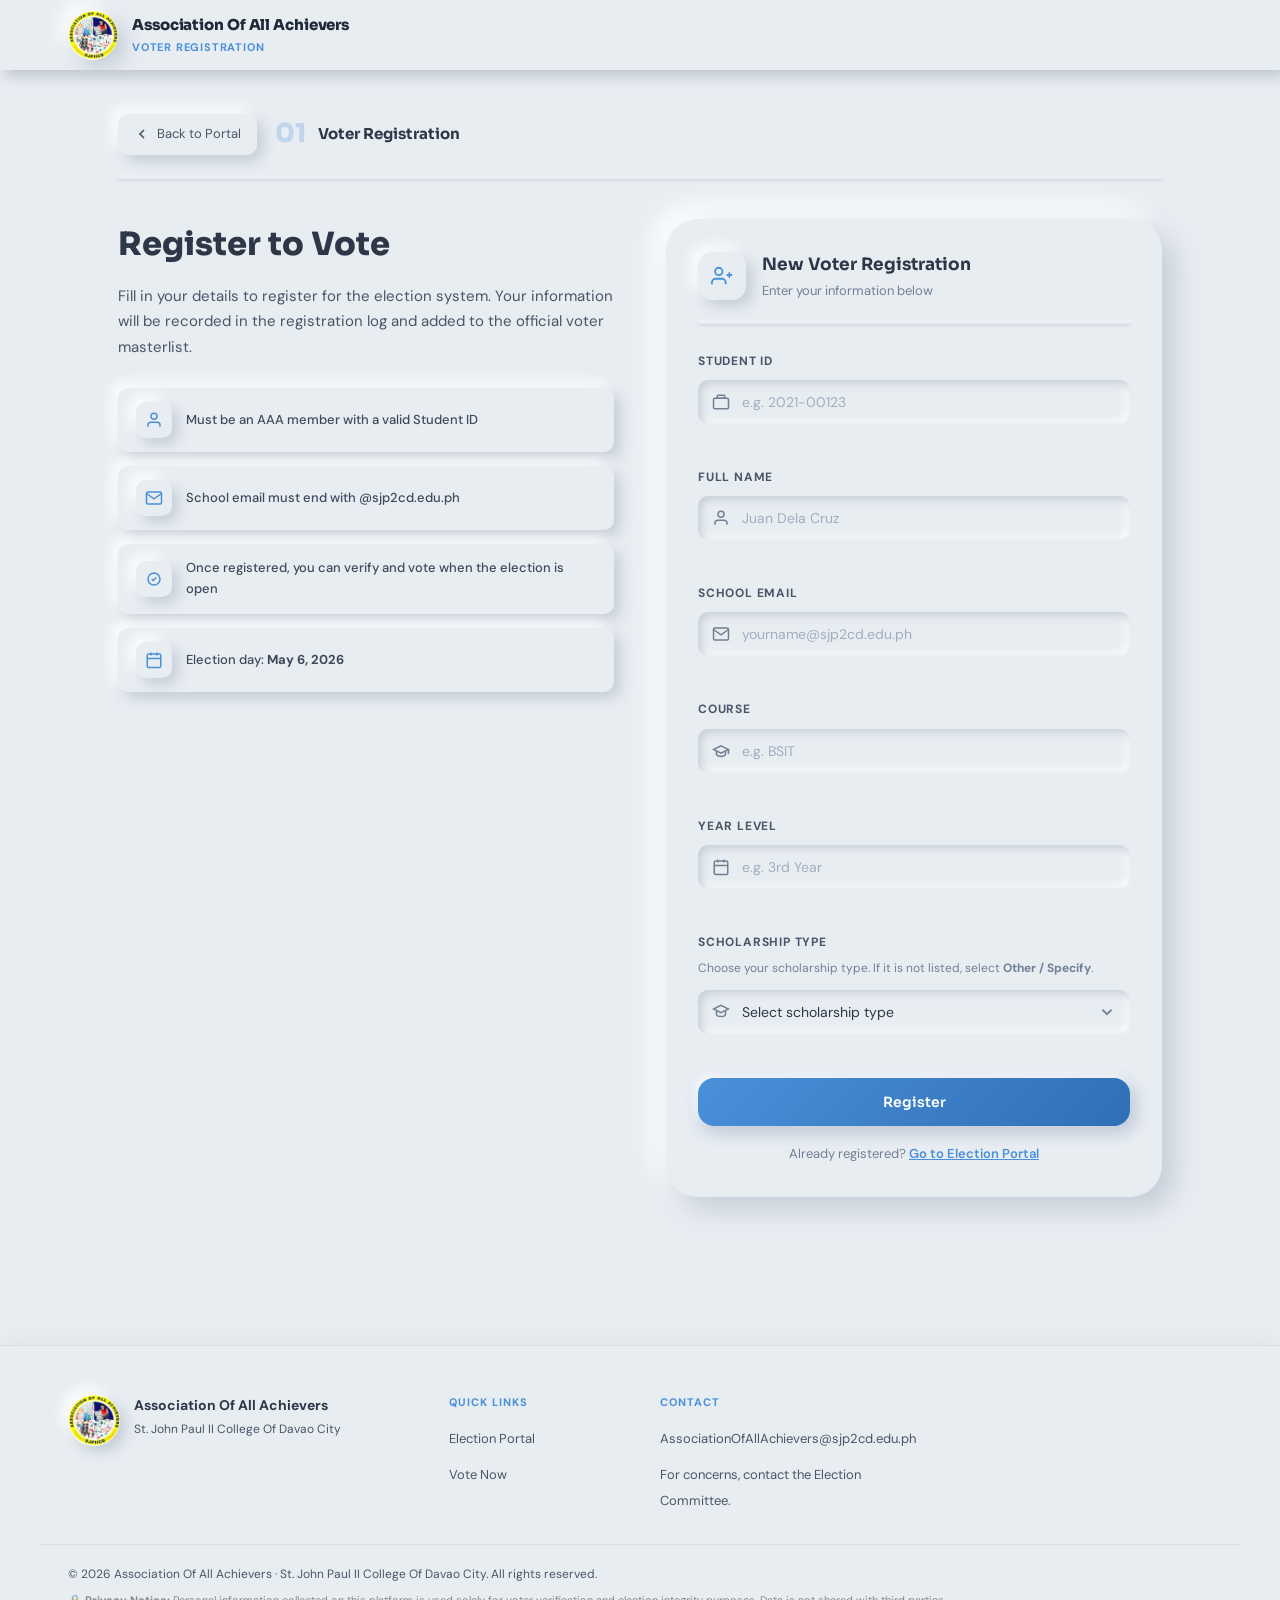
==== commit 8909e426: "commit" ====
--- a/register.html
+++ b/register.html
@@ -133,47 +133,20 @@
             <div class="form-group">
               <label>Scholarship Type</label>
               <p class="scholarship-help">Choose your scholarship type. If it is not listed, select <strong>Other / Specify</strong>.</p>
-              <div class="scholarship-options" id="regScholarshipOptions">
-                <label class="scholarship-option">
-                  <input type="radio" name="regScholarshipType" value="Academic" onchange="handleScholarshipTypeChange()" />
-                  <span class="scholarship-option__control"></span>
-                  <span class="scholarship-option__label">Academic</span>
-                </label>
-                <label class="scholarship-option">
-                  <input type="radio" name="regScholarshipType" value="TDP-TES" onchange="handleScholarshipTypeChange()" />
-                  <span class="scholarship-option__control"></span>
-                  <span class="scholarship-option__label">TDP-TES</span>
-                </label>
-                <label class="scholarship-option">
-                  <input type="radio" name="regScholarshipType" value="UNIFAST" onchange="handleScholarshipTypeChange()" />
-                  <span class="scholarship-option__control"></span>
-                  <span class="scholarship-option__label">UNIFAST</span>
-                </label>
-                <label class="scholarship-option">
-                  <input type="radio" name="regScholarshipType" value="EBSU" onchange="handleScholarshipTypeChange()" />
-                  <span class="scholarship-option__control"></span>
-                  <span class="scholarship-option__label">EBSU</span>
-                </label>
-                <label class="scholarship-option">
-                  <input type="radio" name="regScholarshipType" value="CMSP" onchange="handleScholarshipTypeChange()" />
-                  <span class="scholarship-option__control"></span>
-                  <span class="scholarship-option__label">CMSP</span>
-                </label>
-                <label class="scholarship-option">
-                  <input type="radio" name="regScholarshipType" value="SINING TALA" onchange="handleScholarshipTypeChange()" />
-                  <span class="scholarship-option__control"></span>
-                  <span class="scholarship-option__label">SINING TALA</span>
-                </label>
-                <label class="scholarship-option">
-                  <input type="radio" name="regScholarshipType" value="VARSITY" onchange="handleScholarshipTypeChange()" />
-                  <span class="scholarship-option__control"></span>
-                  <span class="scholarship-option__label">VARSITY</span>
-                </label>
-                <label class="scholarship-option scholarship-option--other">
-                  <input type="radio" name="regScholarshipType" value="Other" onchange="handleScholarshipTypeChange()" />
-                  <span class="scholarship-option__control"></span>
-                  <span class="scholarship-option__label">Other / Specify</span>
-                </label>
+              <div class="input-wrapper">
+                <svg class="input-icon" viewBox="0 0 24 24" fill="none" stroke="currentColor" stroke-width="2"><path d="M12 3 2 8l10 5 10-5-10-5Z"/><path d="M6 10.6V15c0 1.7 2.7 3 6 3s6-1.3 6-3v-4.4"/></svg>
+                <select id="regScholarshipType" onchange="handleScholarshipTypeChange()">
+                  <option value="">Select scholarship type</option>
+                  <option value="Academic">Academic</option>
+                  <option value="TDP-TES">TDP-TES</option>
+                  <option value="UNIFAST">UNIFAST</option>
+                  <option value="EBSU">EBSU</option>
+                  <option value="CMSP">CMSP</option>
+                  <option value="SINING TALA">SINING TALA</option>
+                  <option value="VARSITY">VARSITY</option>
+                  <option value="Other">Other / Specify</option>
+                </select>
+                <svg class="input-icon input-icon--right" viewBox="0 0 24 24" fill="none" stroke="currentColor" stroke-width="2.4"><polyline points="6 9 12 15 18 9"/></svg>
               </div>
               <div class="input-wrapper scholarship-other-input hidden" id="regScholarshipOtherWrap">
                 <svg class="input-icon" viewBox="0 0 24 24" fill="none" stroke="currentColor" stroke-width="2"><path d="M12 20h9"/><path d="M16.5 3.5a2.1 2.1 0 0 1 3 3L7 19l-4 1 1-4Z"/></svg>
@@ -248,9 +221,7 @@
 
     function clearErrors() {
       document.querySelectorAll('.field-error').forEach(el => el.textContent = '');
-      document.querySelectorAll('input').forEach(el => el.classList.remove('error'));
-      const scholarshipOptions = document.getElementById('regScholarshipOptions');
-      if (scholarshipOptions) scholarshipOptions.classList.remove('error');
+      document.querySelectorAll('input, select').forEach(el => el.classList.remove('error'));
     }
 
     function showFormMessage(id, msg, type) {
@@ -277,7 +248,7 @@
     function setRegistrationAvailability(isOpen) {
       REGISTRATION_OPEN = isOpen !== false;
 
-      const controls = document.querySelectorAll('#regStudentId, #regFullName, #regEmail, #regCourse, #regYearLevel, input[name="regScholarshipType"], #regScholarshipOther');
+      const controls = document.querySelectorAll('#regStudentId, #regFullName, #regEmail, #regCourse, #regYearLevel, #regScholarshipType, #regScholarshipOther');
       controls.forEach(control => {
         control.disabled = !REGISTRATION_OPEN;
       });
@@ -304,13 +275,11 @@
     }
 
     function handleScholarshipTypeChange() {
-      const selected = document.querySelector('input[name="regScholarshipType"]:checked');
+      const selected = document.getElementById('regScholarshipType');
       const isOtherSelected = !!selected && selected.value === 'Other';
       const otherWrap = document.getElementById('regScholarshipOtherWrap');
       const otherInput = document.getElementById('regScholarshipOther');
-      const scholarshipOptions = document.getElementById('regScholarshipOptions');
-
-      if (scholarshipOptions) scholarshipOptions.classList.remove('error');
+      if (selected) selected.classList.remove('error');
 
       if (otherWrap) {
         otherWrap.classList.toggle('hidden', !isOtherSelected);
@@ -346,12 +315,12 @@
       const email     = document.getElementById('regEmail').value.trim().toLowerCase();
       const course    = document.getElementById('regCourse').value.trim();
       const yearLevel = document.getElementById('regYearLevel').value.trim();
-      const scholarshipChoice = document.querySelector('input[name="regScholarshipType"]:checked');
+      const scholarshipTypeSelect = document.getElementById('regScholarshipType');
+      const scholarshipChoice = scholarshipTypeSelect.value.trim();
       const scholarshipOther  = document.getElementById('regScholarshipOther').value.trim();
-      const scholarshipOptions = document.getElementById('regScholarshipOptions');
-
-      let scholarshipType = scholarshipChoice ? scholarshipChoice.value : '';
-      if (scholarshipType === 'Other') {
+
+      let scholarshipType = scholarshipChoice;
+      if (scholarshipChoice === 'Other') {
         scholarshipType = scholarshipOther;
       }
 
@@ -367,11 +336,10 @@
       if (!yearLevel) { showFieldError('regYearLevelError', 'Year level is required.'); hasError = true; }
       if (!scholarshipChoice) {
         document.getElementById('regScholarshipTypeError').textContent = 'Scholarship type is required.';
-        if (scholarshipOptions) scholarshipOptions.classList.add('error');
+        if (scholarshipTypeSelect) scholarshipTypeSelect.classList.add('error');
         hasError = true;
-      } else if (scholarshipChoice.value === 'Other' && !scholarshipOther) {
+      } else if (scholarshipChoice === 'Other' && !scholarshipOther) {
         document.getElementById('regScholarshipTypeError').textContent = 'Please specify your scholarship type.';
-        if (scholarshipOptions) scholarshipOptions.classList.add('error');
         document.getElementById('regScholarshipOther').classList.add('error');
         hasError = true;
       }
@@ -395,7 +363,7 @@
             showFormMessage('regMessage', result.message, 'success');
             ['regStudentId','regFullName','regEmail','regCourse','regYearLevel','regScholarshipOther']
               .forEach(id => { const el = document.getElementById(id); if (el) el.value = ''; });
-            document.querySelectorAll('input[name="regScholarshipType"]').forEach(el => { el.checked = false; });
+            document.getElementById('regScholarshipType').value = '';
             handleScholarshipTypeChange();
           } else {
             showFormMessage('regMessage', explainRegistrationApiMessage(result.message), 'error');
--- a/css/style.css
+++ b/css/style.css
@@ -248,72 +248,16 @@
 .form-group label { display: block; font-size: 12px; font-weight: 700; color: var(--text-secondary); margin-bottom: 9px; text-transform: uppercase; letter-spacing: .8px; }
 .input-wrapper { position: relative; }
 .input-icon { position: absolute; left: 14px; top: 50%; transform: translateY(-50%); width: 18px; height: 18px; color: var(--text-muted); pointer-events: none; }
-.form-group input { width: 100%; padding: 13px 16px 13px 44px; background: var(--bg); border: none; border-radius: var(--radius-sm); font-family: var(--font-body); font-size: 14px; color: var(--text); box-shadow: var(--neu-inset); outline: none; transition: var(--transition); }
-.form-group input:focus { box-shadow: inset 3px 3px 8px var(--shadow-dark), inset -3px -3px 8px var(--shadow-light), 0 0 0 3px var(--primary-glow); }
+.input-icon--right { left: auto; right: 14px; }
+.form-group input,
+.form-group select { width: 100%; padding: 13px 16px 13px 44px; background: var(--bg); border: none; border-radius: var(--radius-sm); font-family: var(--font-body); font-size: 14px; color: var(--text); box-shadow: var(--neu-inset); outline: none; transition: var(--transition); }
+.form-group select { appearance: none; -webkit-appearance: none; padding-right: 44px; cursor: pointer; }
+.form-group input:focus,
+.form-group select:focus { box-shadow: inset 3px 3px 8px var(--shadow-dark), inset -3px -3px 8px var(--shadow-light), 0 0 0 3px var(--primary-glow); }
 .form-group input::placeholder { color: var(--text-light); }
-.form-group input.error { box-shadow: var(--neu-inset), 0 0 0 2px var(--danger-glow); }
+.form-group input.error,
+.form-group select.error { box-shadow: var(--neu-inset), 0 0 0 2px var(--danger-glow); }
 .scholarship-help { font-size: 12px; color: var(--text-muted); margin: -2px 0 12px; line-height: 1.6; }
-.scholarship-options { display: flex; flex-direction: column; gap: 10px; }
-.scholarship-options.error .scholarship-option { box-shadow: var(--neu-flat), 0 0 0 1px rgba(231,76,60,.24); }
-.scholarship-option {
-  position: relative;
-  display: flex;
-  align-items: center;
-  gap: 12px;
-  padding: 14px 16px;
-  border-radius: 14px;
-  background: var(--bg);
-  box-shadow: var(--neu-flat);
-  cursor: pointer;
-  transition: var(--transition);
-  margin-bottom: 0;
-  text-transform: none;
-  letter-spacing: 0;
-}
-.scholarship-option:hover { transform: translateY(-1px); box-shadow: var(--neu-raised); }
-.scholarship-option input {
-  position: absolute;
-  opacity: 0;
-  pointer-events: none;
-  width: 1px;
-  height: 1px;
-  padding: 0;
-  margin: 0;
-  background: transparent;
-  box-shadow: none;
-}
-.scholarship-option__control {
-  width: 20px;
-  height: 20px;
-  border-radius: 50%;
-  background: var(--bg);
-  box-shadow: var(--neu-inset);
-  display: flex;
-  align-items: center;
-  justify-content: center;
-  flex-shrink: 0;
-  transition: var(--transition);
-}
-.scholarship-option__label {
-  font-size: 14px;
-  font-weight: 600;
-  color: var(--text);
-  transition: var(--transition);
-}
-.scholarship-option input:checked + .scholarship-option__control {
-  background: var(--primary);
-  box-shadow: inset 3px 3px 8px rgba(0,0,0,.08), 0 0 0 2px var(--primary-glow);
-}
-.scholarship-option input:checked + .scholarship-option__control::after {
-  content: '';
-  width: 8px;
-  height: 8px;
-  border-radius: 50%;
-  background: #fff;
-}
-.scholarship-option input:checked ~ .scholarship-option__label {
-  color: var(--primary-dark);
-}
 .scholarship-other-input { margin-top: 12px; }
 .field-error { display: block; font-size: 12px; color: var(--danger); margin-top: 6px; min-height: 16px; }
 .form-message { margin-bottom: 20px; border-radius: var(--radius-sm); padding: 13px 16px; font-size: 13px; display: none; }
